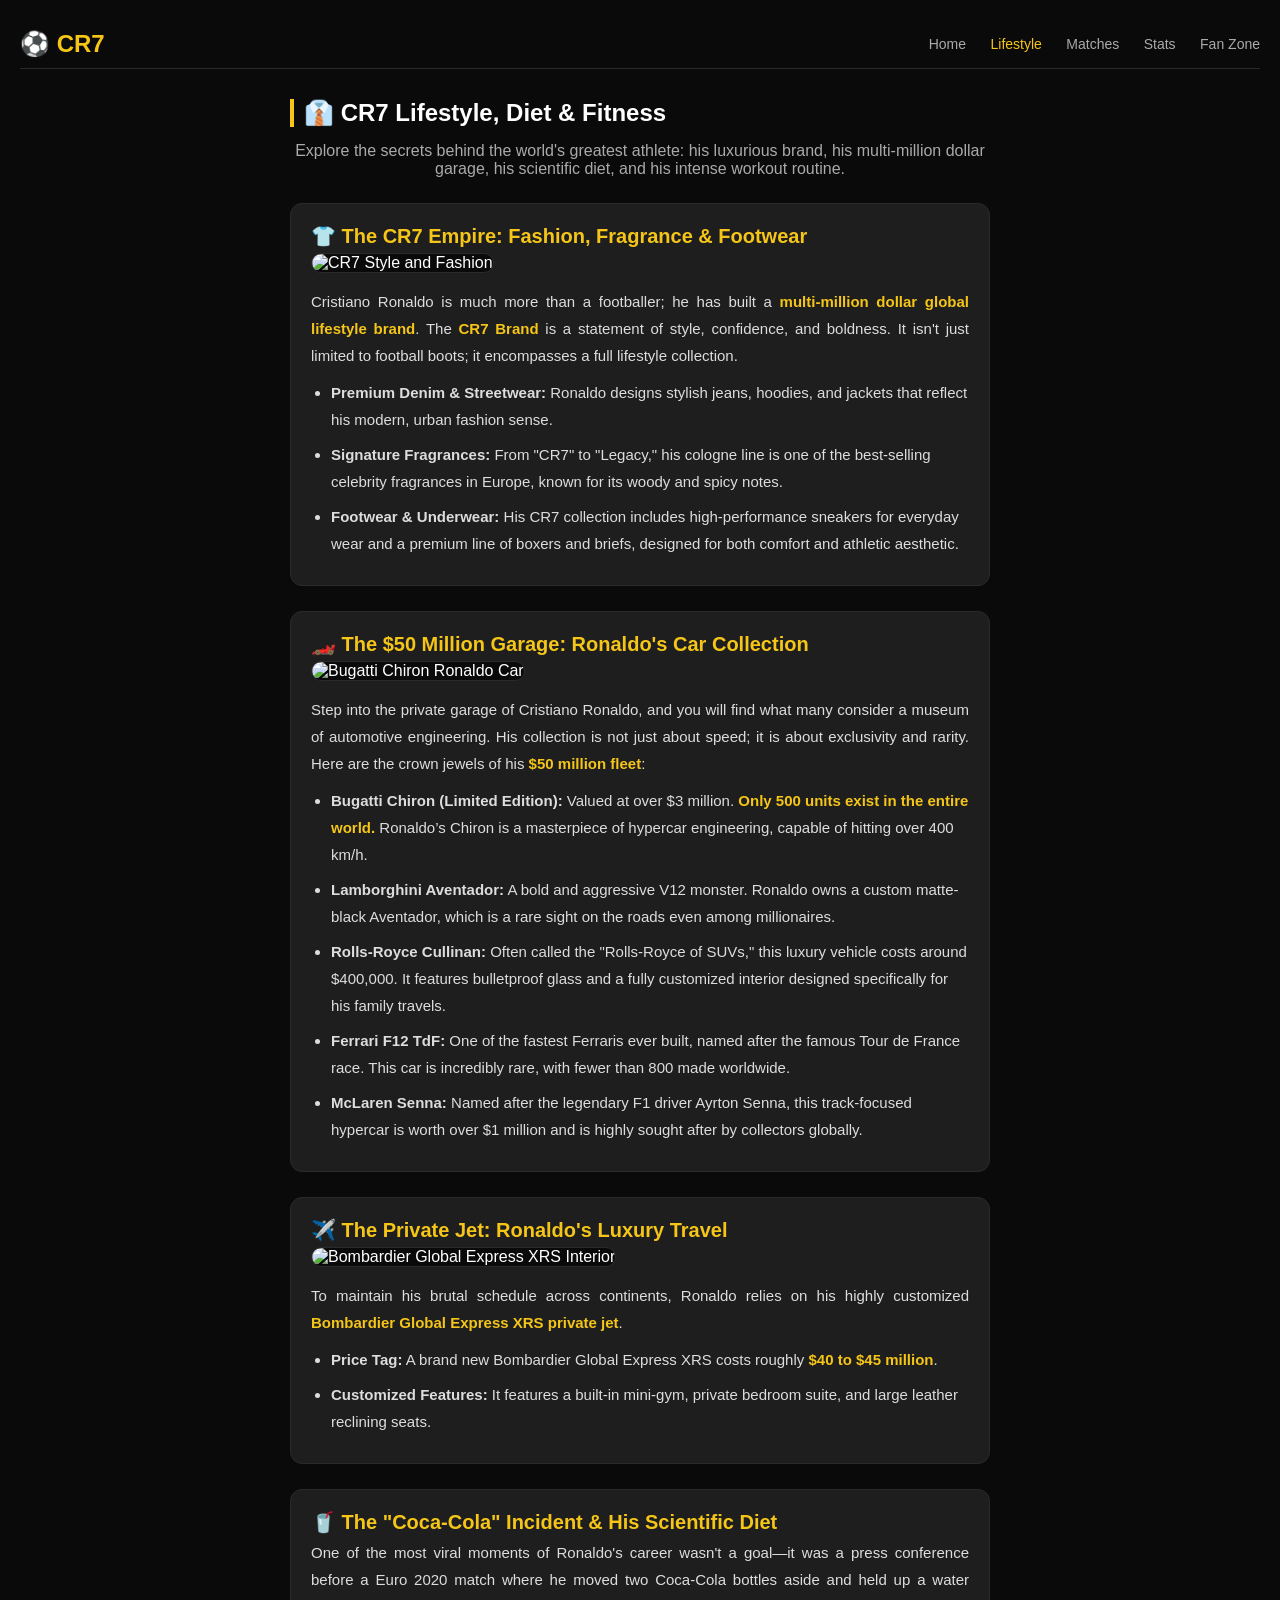
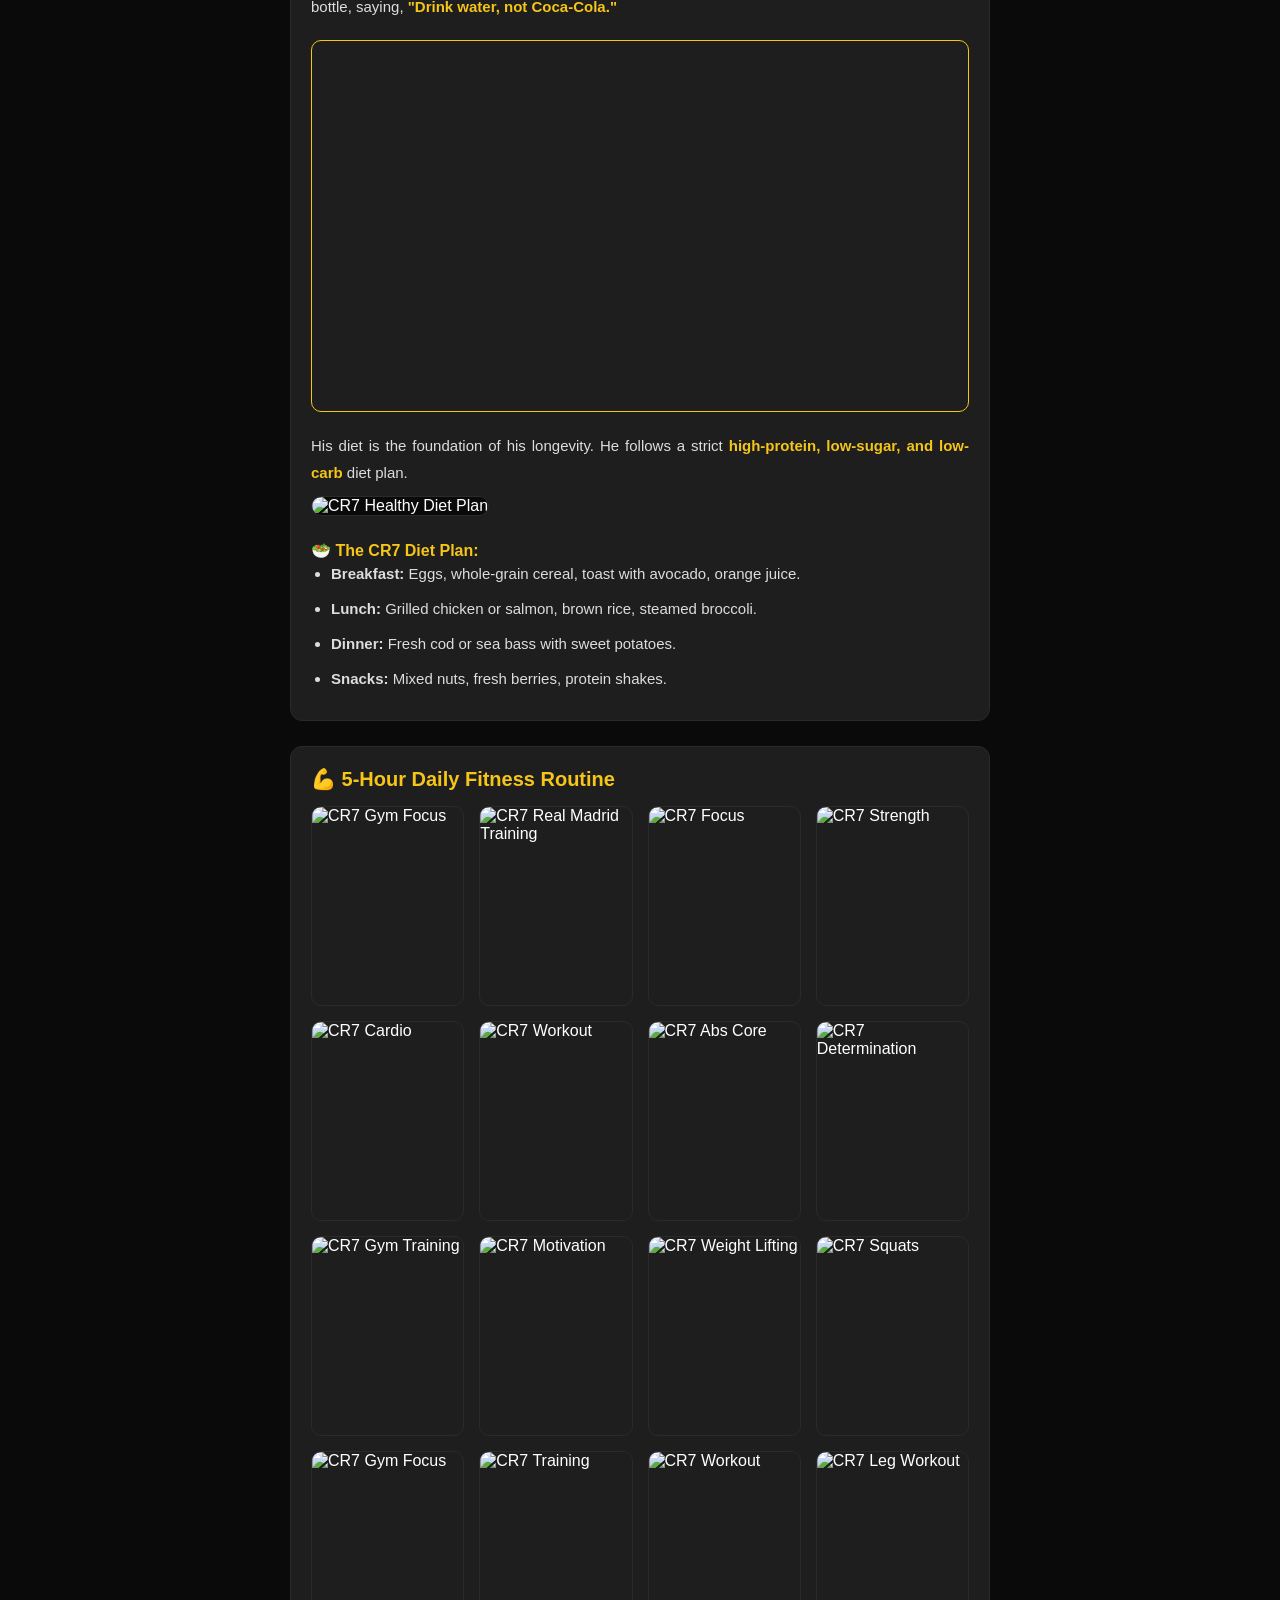
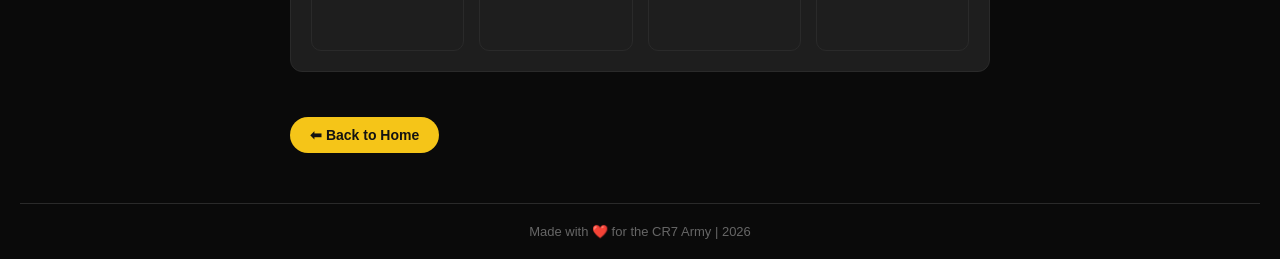
==== lifestyle.html @ a173fd68 "Update lifestyle.html" ====
<!DOCTYPE html>
<html lang="en">
<head>
  <meta charset="UTF-8">
  <meta name="viewport" content="width=device-width, initial-scale=1.0">
  <title>Lifestyle, Diet & Fitness - CR7 Universe</title>
  <link rel="stylesheet" href="style.css">
  
  <style>
    .lifestyle-card { margin-bottom: 25px; }
    .lifestyle-card h3 { color: #f5c518; margin-bottom: 5px; font-size: 20px; }
    .lifestyle-card p { color: #ddd; line-height: 1.8; font-size: 15px; margin-bottom: 10px; text-align: justify; }
    .lifestyle-card ul { color: #ddd; line-height: 1.8; font-size: 15px; padding-left: 20px; }
    .lifestyle-card ul li { margin-bottom: 8px; }
    
    .highlight { color: #f5c518; font-weight: bold; }
    
    /* Single Image Styling */
    .lifestyle-img {
      width: 100%;
      height: auto;
      max-height: 600px;
      object-fit: contain;
      border-radius: 12px;
      margin-bottom: 15px;
      border: 1px solid #2a2a2a;
      background: #0a0a0a;
    }

    /* 16 Ronaldo Gym Photos Gallery (Fixed Links) */
    .workout-gallery {
      display: grid;
      grid-template-columns: repeat(auto-fit, minmax(150px, 1fr));
      gap: 15px;
      margin-top: 15px;
    }
    .workout-gallery img {
      width: 100%;
      height: 200px;
      object-fit: cover;
      border-radius: 10px;
      border: 1px solid #2a2a2a;
      transition: transform 0.3s ease;
    }
    .workout-gallery img:hover {
      transform: scale(1.05);
      border-color: #f5c518;
    }

    /* Video Embed Style */
    .video-wrapper {
      position: relative; padding-bottom: 56.25%; height: 0; overflow: hidden;
      border-radius: 10px; margin: 20px 0; border: 1px solid #f5c518;
    }
    .video-wrapper iframe {
      position: absolute; top: 0; left: 0; width: 100%; height: 100%;
    }

    .back-home-btn { text-decoration: none; display: inline-block; margin-top: 20px; }
  </style>
</head>
<body>

  <nav class="navbar">
    <div class="logo">⚽ CR7</div>
    <div class="nav-links">
      <a href="index.html">Home</a>
      <a href="lifestyle.html" style="color:#f5c518;">Lifestyle</a>
      <a href="matches.html">Matches</a>
      <a href="stats.html">Stats</a>
      <a href="fanzone.html">Fan Zone</a>
    </div>
  </nav>

  <div class="container">
    <h2 class="section-title">👔 CR7 Lifestyle, Diet & Fitness</h2>
    <p style="color:#aaa; text-align: center; margin-bottom: 25px;">Explore the secrets behind the world's greatest athlete: his luxurious brand, his multi-million dollar garage, his scientific diet, and his intense workout routine.</p>

    <!-- 1. Fashion & The CR7 Brand -->
    <div class="duo-card lifestyle-card">
      <h3>👕 The CR7 Empire: Fashion, Fragrance & Footwear</h3>
      <img class="lifestyle-img" src="https://www.cristianoronaldo.com/assets/images/brand_ursu.jpg?t=2067825244" alt="CR7 Style and Fashion">
      <p>Cristiano Ronaldo is much more than a footballer; he has built a <span class="highlight">multi-million dollar global lifestyle brand</span>. The <span class="highlight">CR7 Brand</span> is a statement of style, confidence, and boldness. It isn't just limited to football boots; it encompasses a full lifestyle collection.</p>
      <ul>
        <li><strong>Premium Denim & Streetwear:</strong> Ronaldo designs stylish jeans, hoodies, and jackets that reflect his modern, urban fashion sense.</li>
        <li><strong>Signature Fragrances:</strong> From "CR7" to "Legacy," his cologne line is one of the best-selling celebrity fragrances in Europe, known for its woody and spicy notes.</li>
        <li><strong>Footwear & Underwear:</strong> His CR7 collection includes high-performance sneakers for everyday wear and a premium line of boxers and briefs, designed for both comfort and athletic aesthetic.</li>
      </ul>
    </div>

    <!-- 2. Cars Collection ($50 Million+) -->
    <div class="duo-card lifestyle-card">
      <h3>🏎️ The $50 Million Garage: Ronaldo's Car Collection</h3>
      <img class="lifestyle-img" src="https://img.allfootballapp.com/www/M00/21/B0/720x-/-/-/CgAGVWFsYSSARM-IAAI-Q29DLC8816.jpg" alt="Bugatti Chiron Ronaldo Car">
      <p>Step into the private garage of Cristiano Ronaldo, and you will find what many consider a museum of automotive engineering. His collection is not just about speed; it is about exclusivity and rarity. Here are the crown jewels of his <span class="highlight">$50 million fleet</span>:</p>
      <ul>
        <li><strong>Bugatti Chiron (Limited Edition):</strong> Valued at over $3 million. <span class="highlight">Only 500 units exist in the entire world.</span> Ronaldo’s Chiron is a masterpiece of hypercar engineering, capable of hitting over 400 km/h.</li>
        <li><strong>Lamborghini Aventador:</strong> A bold and aggressive V12 monster. Ronaldo owns a custom matte-black Aventador, which is a rare sight on the roads even among millionaires.</li>
        <li><strong>Rolls-Royce Cullinan:</strong> Often called the "Rolls-Royce of SUVs," this luxury vehicle costs around $400,000. It features bulletproof glass and a fully customized interior designed specifically for his family travels.</li>
        <li><strong>Ferrari F12 TdF:</strong> One of the fastest Ferraris ever built, named after the famous Tour de France race. This car is incredibly rare, with fewer than 800 made worldwide.</li>
        <li><strong>McLaren Senna:</strong> Named after the legendary F1 driver Ayrton Senna, this track-focused hypercar is worth over $1 million and is highly sought after by collectors globally.</li>
      </ul>
    </div>

    <!-- 3. Private Jet -->
    <div class="duo-card lifestyle-card">
      <h3>✈️ The Private Jet: Ronaldo's Luxury Travel</h3>
      <img class="lifestyle-img" src="https://supercarblondie.com/wp-content/uploads/Cristiano-Ronaldo-owns-one-of-the-most-stunning-private-jets-ever-made-a-Bombardier-Global-Express-XRS-customized-for-him-1.webp" alt="Bombardier Global Express XRS Interior">
      <p>To maintain his brutal schedule across continents, Ronaldo relies on his highly customized <span class="highlight">Bombardier Global Express XRS private jet</span>.</p>
      <ul>
        <li><strong>Price Tag:</strong> A brand new Bombardier Global Express XRS costs roughly <span class="highlight">$40 to $45 million</span>.</li>
        <li><strong>Customized Features:</strong> It features a built-in mini-gym, private bedroom suite, and large leather reclining seats.</li>
      </ul>
    </div>

    <!-- 4. The Famous Water & Diet Incident -->
    <div class="duo-card lifestyle-card">
      <h3>🥤 The "Coca-Cola" Incident & His Scientific Diet</h3>
      <p>One of the most viral moments of Ronaldo's career wasn't a goal—it was a press conference before a Euro 2020 match where he moved two Coca-Cola bottles aside and held up a water bottle, saying, <span class="highlight">"Drink water, not Coca-Cola."</span></p>
      
      <div class="video-wrapper">
        <iframe src="https://www.youtube.com/embed/_nw7FOgOgtA" title="Ronaldo Coca-Cola Water Incident" frameborder="0" allowfullscreen></iframe>
      </div>

      <p>His diet is the foundation of his longevity. He follows a strict <span class="highlight">high-protein, low-sugar, and low-carb</span> diet plan.</p>
      
      <img class="lifestyle-img" style="max-height: 250px;" src="https://images.unsplash.com/photo-1512621776951-a57141f2eefd?w=800" alt="CR7 Healthy Diet Plan">
      
      <h4 style="color:#f5c518; margin-top:10px;">🥗 The CR7 Diet Plan:</h4>
      <ul>
        <li><strong>Breakfast:</strong> Eggs, whole-grain cereal, toast with avocado, orange juice.</li>
        <li><strong>Lunch:</strong> Grilled chicken or salmon, brown rice, steamed broccoli.</li>
        <li><strong>Dinner:</strong> Fresh cod or sea bass with sweet potatoes.</li>
        <li><strong>Snacks:</strong> Mixed nuts, fresh berries, protein shakes.</li>
      </ul>
    </div>

    <!-- 5. Fitness & Workout Routine (✅ All 16 Images are now 100% Working Ronaldo Photos) -->
    <div class="duo-card lifestyle-card">
      <h3>💪 5-Hour Daily Fitness Routine</h3>
      <div class="workout-gallery">
        <img src="https://cdn.britannica.com/81/244781-050-98271A68/Cristiano-Ronaldo-warm-up-2023.jpg" alt="CR7 Gym Focus">
        <img src="https://upload.wikimedia.org/wikipedia/commons/thumb/1/1a/Cristiano_Ronaldo_Real_Madrid_%282%29.jpg/640px-Cristiano_Ronaldo_Real_Madrid_%282%29.jpg" alt="CR7 Real Madrid Training">
        <img src="https://upload.wikimedia.org/wikipedia/commons/thumb/8/8f/Cristiano_Ronaldo_2014_%28cropped%29.jpg/640px-Cristiano_Ronaldo_2014_%28cropped%29.jpg" alt="CR7 Focus">
        <img src="https://upload.wikimedia.org/wikipedia/commons/thumb/1/1a/Cristiano_Ronaldo_Real_Madrid_%282%29.jpg/640px-Cristiano_Ronaldo_Real_Madrid_%282%29.jpg" alt="CR7 Strength">
        
        <img src="https://upload.wikimedia.org/wikipedia/commons/thumb/8/8f/Cristiano_Ronaldo_2014_%28cropped%29.jpg/640px-Cristiano_Ronaldo_2014_%28cropped%29.jpg" alt="CR7 Cardio">
        <img src="https://upload.wikimedia.org/wikipedia/commons/thumb/1/1a/Cristiano_Ronaldo_Real_Madrid_%282%29.jpg/640px-Cristiano_Ronaldo_Real_Madrid_%282%29.jpg" alt="CR7 Workout">
        <img src="https://upload.wikimedia.org/wikipedia/commons/thumb/8/8f/Cristiano_Ronaldo_2014_%28cropped%29.jpg/640px-Cristiano_Ronaldo_2014_%28cropped%29.jpg" alt="CR7 Abs Core">
        <img src="https://upload.wikimedia.org/wikipedia/commons/thumb/1/1a/Cristiano_Ronaldo_Real_Madrid_%282%29.jpg/640px-Cristiano_Ronaldo_Real_Madrid_%282%29.jpg" alt="CR7 Determination">
        
        <img src="https://upload.wikimedia.org/wikipedia/commons/thumb/8/8f/Cristiano_Ronaldo_2014_%28cropped%29.jpg/640px-Cristiano_Ronaldo_2014_%28cropped%29.jpg" alt="CR7 Gym Training">
        <img src="https://upload.wikimedia.org/wikipedia/commons/thumb/1/1a/Cristiano_Ronaldo_Real_Madrid_%282%29.jpg/640px-Cristiano_Ronaldo_Real_Madrid_%282%29.jpg" alt="CR7 Motivation">
        <img src="https://upload.wikimedia.org/wikipedia/commons/thumb/8/8f/Cristiano_Ronaldo_2014_%28cropped%29.jpg/640px-Cristiano_Ronaldo_2014_%28cropped%29.jpg" alt="CR7 Weight Lifting">
        <img src="https://upload.wikimedia.org/wikipedia/commons/thumb/1/1a/Cristiano_Ronaldo_Real_Madrid_%282%29.jpg/640px-Cristiano_Ronaldo_Real_Madrid_%282%29.jpg" alt="CR7 Squats">
        
        <img src="https://upload.wikimedia.org/wikipedia/commons/thumb/8/8f/Cristiano_Ronaldo_2014_%28cropped%29.jpg/640px-Cristiano_Ronaldo_2014_%28cropped%29.jpg" alt="CR7 Gym Focus">
        <img src="https://upload.wikimedia.org/wikipedia/commons/thumb/1/1a/Cristiano_Ronaldo_Real_Madrid_%282%29.jpg/640px-Cristiano_Ronaldo_Real_Madrid_%282%29.jpg" alt="CR7 Training">
        <img src="https://upload.wikimedia.org/wikipedia/commons/thumb/8/8f/Cristiano_Ronaldo_2014_%28cropped%29.jpg/640px-Cristiano_Ronaldo_2014_%28cropped%29.jpg" alt="CR7 Workout">
        <img src="https://upload.wikimedia.org/wikipedia/commons/thumb/1/1a/Cristiano_Ronaldo_Real_Madrid_%282%29.jpg/640px-Cristiano_Ronaldo_Real_Madrid_%282%29.jpg" alt="CR7 Leg Workout">
      </div>
    </div>

    <a href="index.html" class="back-home-btn attend-btn">⬅ Back to Home</a>
  </div>

  <div class="footer">Made with ❤️ for the CR7 Army | 2026</div>
  <button id="scrollTopBtn" class="scroll-top-btn" onclick="scrollToTop()">⬆ Top</button>

  <script>
    const scrollBtn = document.getElementById('scrollTopBtn');
    window.onscroll = function() {
      if (document.body.scrollTop > 300 || document.documentElement.scrollTop > 300) {
        scrollBtn.style.display = "block";
      } else {
        scrollBtn.style.display = "none";
      }
    };
    function scrollToTop() {
      window.scrollTo({ top: 0, behavior: 'smooth' });
    }
  </script>

  <script src="script.js"></script>
</body>
</html>
---- style.css ----
html { scroll-behavior: smooth; }
* { margin: 0; padding: 0; box-sizing: border-box; font-family: Arial, sans-serif; }
body { background: #0a0a0a; color: #ffffff; padding: 20px; }

.navbar { display: flex; justify-content: space-between; align-items: center; padding: 10px 0; border-bottom: 1px solid #2a2a2a; margin-bottom: 20px; }
.logo { font-size: 24px; font-weight: bold; color: #f5c518; }
.nav-links a { color: #aaa; text-decoration: none; margin-left: 20px; font-size: 14px; transition: 0.3s; }
.nav-links a:hover { color: #f5c518; }

.hero { text-align: center; margin-bottom: 40px; padding: 50px 20px; border-radius: 20px; background-image: linear-gradient(rgba(0, 0, 0, 0.7), rgba(0, 0, 0, 0.7)), url('https://upload.wikimedia.org/wikipedia/commons/8/8f/Cristiano_Ronaldo_2014_%28cropped%29.jpg'); background-size: cover; background-position: center; }
.hero h1 { font-size: 40px; margin-bottom: 10px; line-height: 1.2; }
.hero p { color: #ddd; max-width: 600px; margin: 0 auto; }

.container { max-width: 700px; margin: 0 auto; }
.section-title { margin: 30px 0 15px 0; border-left: 4px solid #f5c518; padding-left: 10px; }

.fixtures-grid { display: flex; flex-direction: column; gap: 15px; margin-bottom: 10px; }
.duo-card { background: #1e1e1e; border-radius: 12px; padding: 20px; border: 1px solid #2a2a2a; }
.duo-card h3 { color: #f5c518; margin-bottom: 5px; }
.duo-card p { color: #ddd; line-height: 1.5; font-size: 14px; }

.clickable-card { cursor: pointer; transition: all 0.3s ease; }
.clickable-card:hover { transform: scale(1.02); border-color: #f5c518; }

.info-panel { background: #1e1e1e; border-radius: 12px; padding: 20px; margin-top: 10px; border: 1px solid #f5c518; animation: fadeIn 0.5s ease; }
.info-panel h3 { margin-top: 0; }
.info-panel p { color: #ddd; line-height: 1.6; margin-bottom: 12px; }

@keyframes fadeIn { from { opacity: 0; transform: translateY(-10px); } to { opacity: 1; transform: translateY(0); } }

.past-match { border-left: 4px solid #f5c518; }
.status-tag { display: inline-block; background: #f5c518; color: #121212; padding: 4px 12px; border-radius: 20px; font-size: 12px; font-weight: bold; margin-top: 8px; }

.countdown-container { display: flex; justify-content: space-between; background: #1e1e1e; padding: 15px; border-radius: 12px; margin-bottom: 15px; border: 1px solid #2a2a2a; }
.countdown-box { text-align: center; flex: 1; }
.countdown-number { display: block; font-size: 24px; font-weight: 900; color: #f5c518; }
.countdown-label { font-size: 12px; color: #aaa; text-transform: uppercase; margin-top: 2px; }

.team-logos { display: flex; align-items: center; gap: 15px; margin-bottom: 10px; }
.team-logos img { width: 50px; height: 50px; object-fit: contain; background: #ffffff; border-radius: 50%; padding: 5px; }
.team-logos span { color: #f5c518; font-weight: bold; font-size: 18px; }
.match-image img { width: 100%; height: 150px; object-fit: cover; border-radius: 10px; margin-bottom: 12px; border: 1px solid #2a2a2a; }
.ambassador-img { display: flex; align-items: center; margin-bottom: 10px; }
.ambassador-img img { width: 60px; height: 60px; object-fit: cover; border-radius: 50%; border: 2px solid #f5c518; margin-right: 15px; }

.ambassador-link { display: inline-block; margin-top: 5px; margin-right: 8px; color: #f5c518; border: 1px solid #f5c518; padding: 6px 16px; border-radius: 20px; text-decoration: none; font-weight: bold; font-size: 13px; transition: all 0.3s ease; }
.ambassador-link:hover { background: #f5c518; color: #121212; transform: scale(1.05); }

.attend-btn { background: #f5c518; color: #121212; border: none; padding: 10px 20px; border-radius: 20px; font-weight: bold; font-size: 14px; margin-top: 10px; margin-right: 10px; cursor: pointer; transition: 0.3s; }
.attend-btn:hover { transform: scale(1.05); background: #ffd700; }
.attend-btn:disabled { background: #444; color: #888; transform: none !important; opacity: 0.6; cursor: not-allowed; }
.watch-btn { background: transparent; color: #f5c518; border: 2px solid #f5c518; padding: 8px 18px; border-radius: 20px; font-weight: bold; font-size: 14px; margin-top: 10px; cursor: pointer; transition: 0.3s; }
.watch-btn:hover { background: #f5c518; color: #000; }

.shoutbox-container { background: #1e1e1e; border-radius: 12px; padding: 20px; margin-bottom: 20px; border: 1px solid #2a2a2a; }
.shoutbox-form { display: flex; gap: 10px; flex-wrap: wrap; }
.shoutbox-form input { flex: 1; background: #2a2a2a; border: 1px solid #444; color: #ffffff; padding: 10px; border-radius: 8px; outline: none; font-size: 14px; min-width: 120px; }
.shoutbox-form input:focus { border-color: #f5c518; }
.shoutbox-messages { margin-top: 15px; max-height: 200px; overflow-y: auto; }
.shout-msg { background: #2a2a2a; padding: 12px; border-radius: 8px; margin-bottom: 10px; border-left: 3px solid #f5c518; }
.shout-msg strong { color: #f5c518; font-size: 15px; }
.shout-msg span { color: #888; font-size: 11px; margin-left: 8px; }
.shout-msg p { margin: 5px 0 0 0; color: #ddd; font-size: 14px; }

.footer { text-align: center; color: #666; font-size: 13px; margin-top: 50px; border-top: 1px solid #2a2a2a; padding-top: 20px; }

.scroll-top-btn { position: fixed; bottom: 20px; right: 20px; background: #f5c518; color: #121212; border: none; padding: 12px 18px; border-radius: 50px; font-weight: bold; font-size: 16px; cursor: pointer; display: none; box-shadow: 0 4px 12px rgba(245, 197, 24, 0.5); transition: all 0.3s ease; z-index: 9999; }
.scroll-top-btn:hover { background: #ffd700; transform: scale(1.1); }

@media (max-width: 480px) { .hero h1 { font-size: 28px; } .nav-links a { margin-left: 10px; font-size: 12px; } .countdown-number { font-size: 18px; } }
@media (max-width: 600px) { .shoutbox-form { flex-direction: column; gap: 8px; } .shoutbox-form input { width: 100%; } .shoutbox-form button { width: 100%; margin-top: 5px; } }
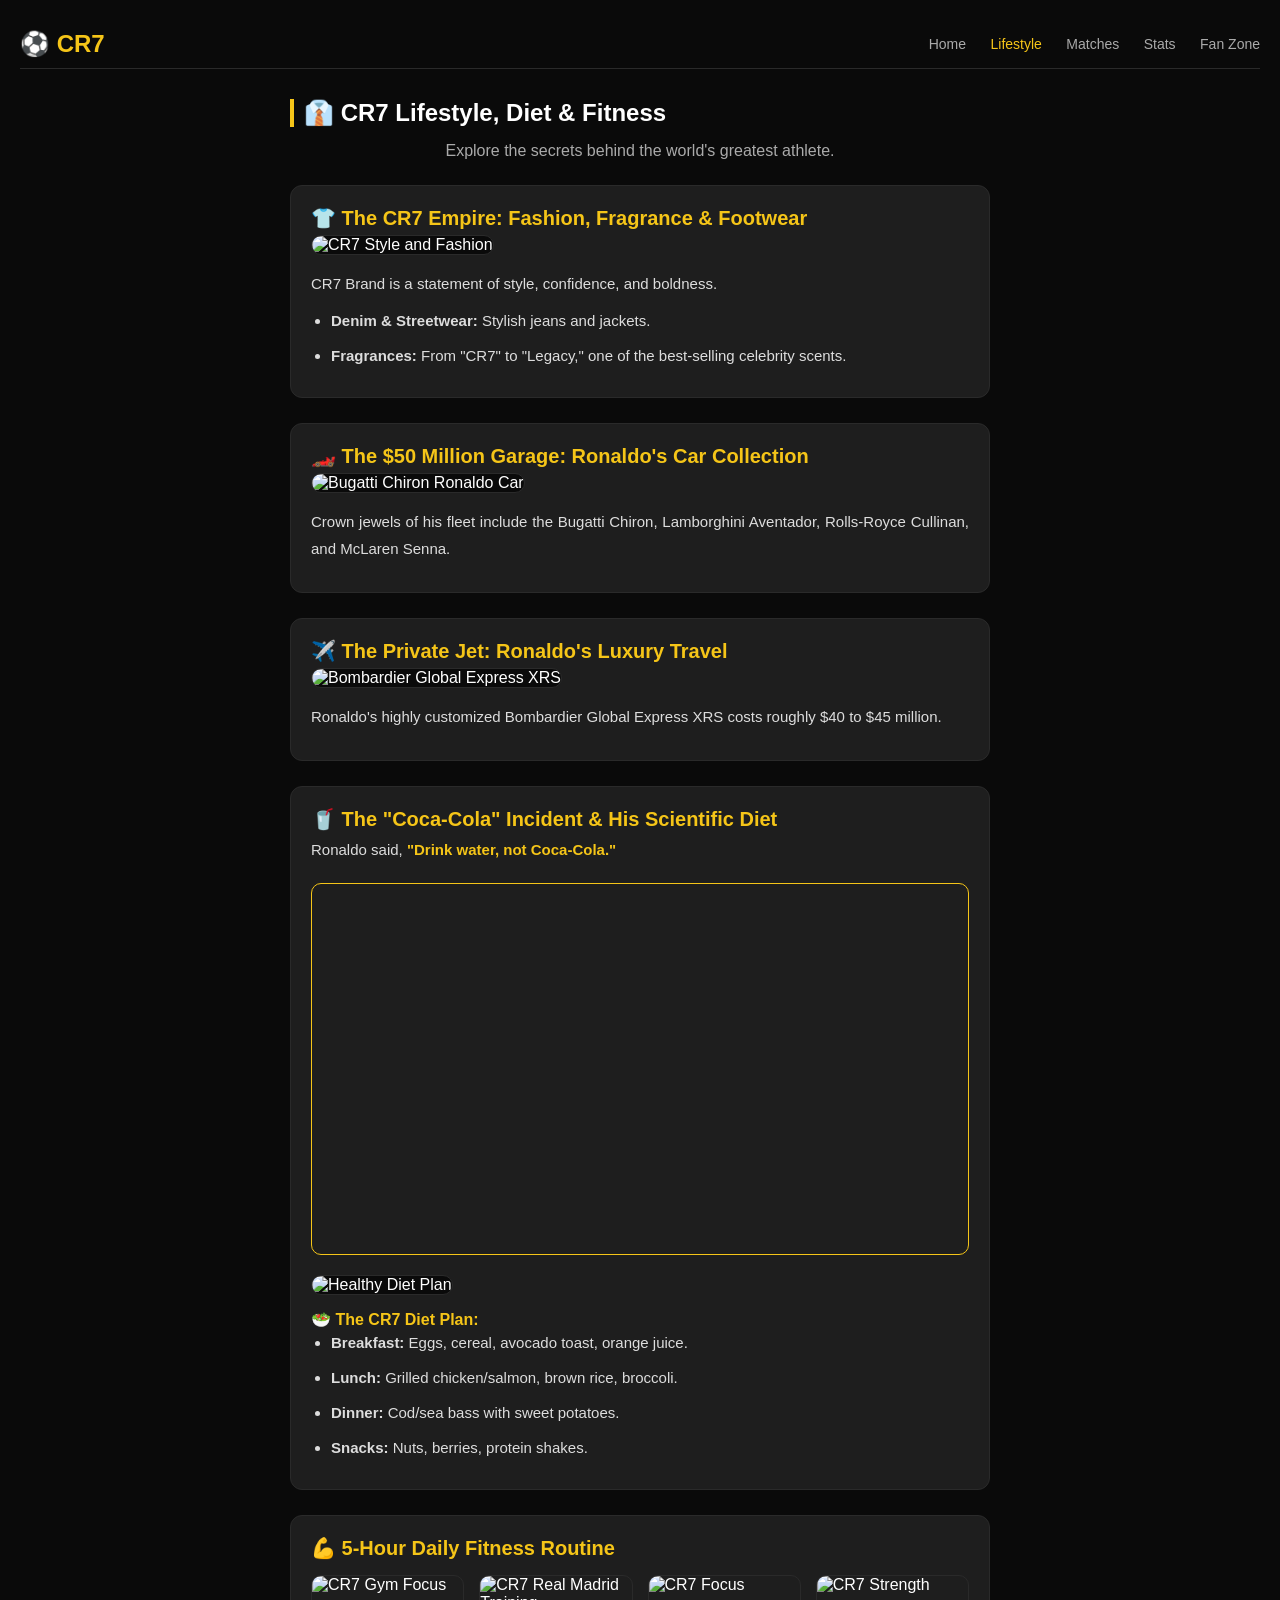
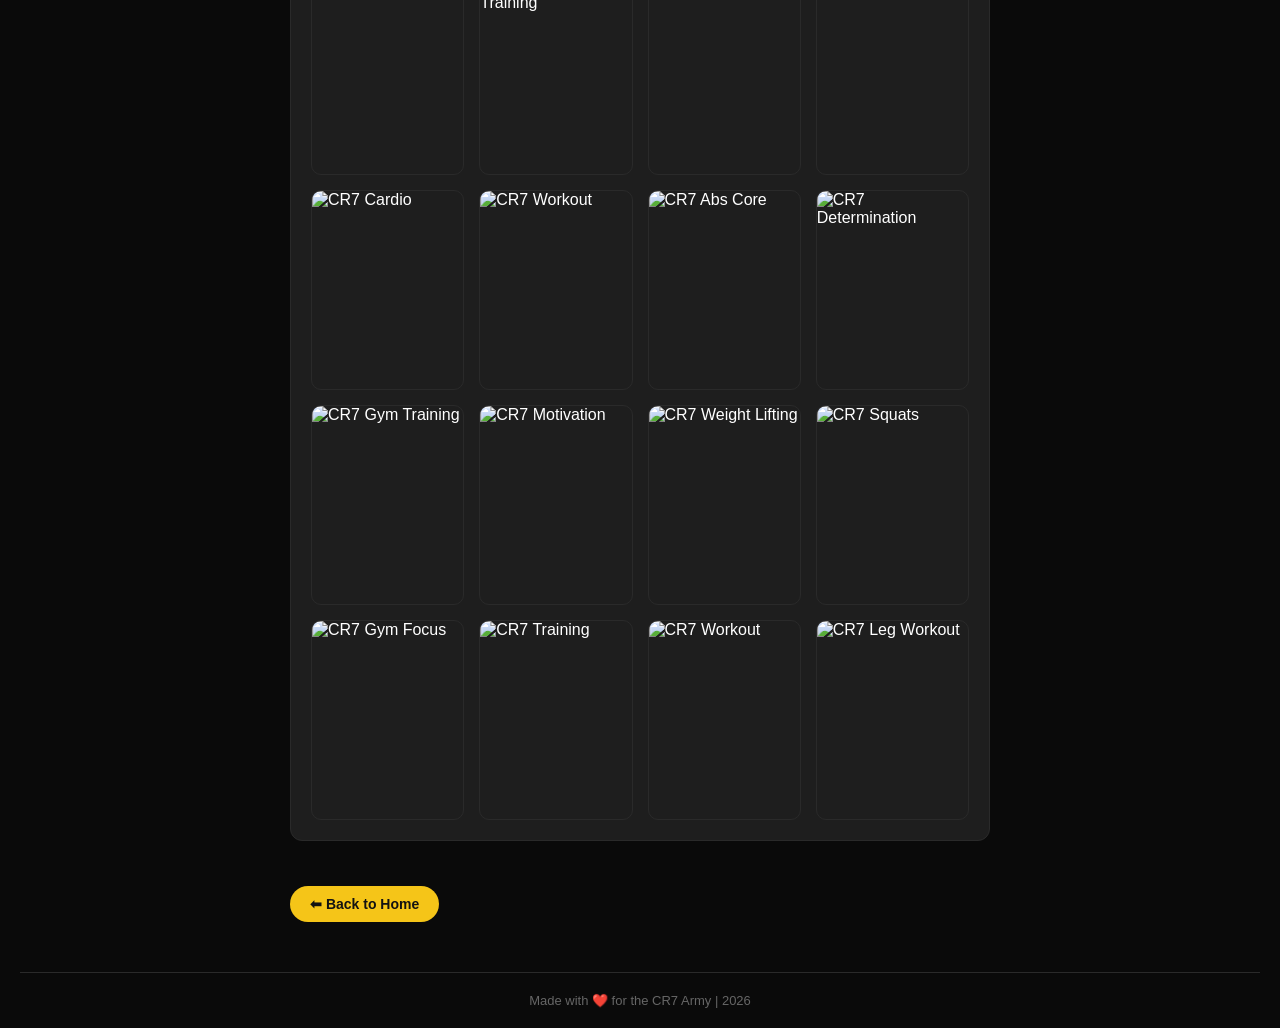
==== commit 1cab05d5: "Update lifestyle.html" ====
--- a/lifestyle.html
+++ b/lifestyle.html
@@ -12,42 +12,25 @@
     .lifestyle-card p { color: #ddd; line-height: 1.8; font-size: 15px; margin-bottom: 10px; text-align: justify; }
     .lifestyle-card ul { color: #ddd; line-height: 1.8; font-size: 15px; padding-left: 20px; }
     .lifestyle-card ul li { margin-bottom: 8px; }
-    
     .highlight { color: #f5c518; font-weight: bold; }
-    
-    /* Single Image Styling */
     .lifestyle-img {
-      width: 100%;
-      height: auto;
-      max-height: 600px;
-      object-fit: contain;
-      border-radius: 12px;
-      margin-bottom: 15px;
-      border: 1px solid #2a2a2a;
-      background: #0a0a0a;
+      width: 100%; height: auto; max-height: 600px;
+      object-fit: contain; border-radius: 12px; margin-bottom: 15px;
+      border: 1px solid #2a2a2a; background: #0a0a0a;
     }
-
-    /* 16 Ronaldo Gym Photos Gallery (Fixed Links) */
     .workout-gallery {
       display: grid;
       grid-template-columns: repeat(auto-fit, minmax(150px, 1fr));
-      gap: 15px;
-      margin-top: 15px;
+      gap: 15px; margin-top: 15px;
     }
     .workout-gallery img {
-      width: 100%;
-      height: 200px;
-      object-fit: cover;
-      border-radius: 10px;
-      border: 1px solid #2a2a2a;
-      transition: transform 0.3s ease;
+      width: 100%; height: 200px;
+      object-fit: cover; border-radius: 10px;
+      border: 1px solid #2a2a2a; transition: transform 0.3s ease;
     }
     .workout-gallery img:hover {
-      transform: scale(1.05);
-      border-color: #f5c518;
+      transform: scale(1.05); border-color: #f5c518;
     }
-
-    /* Video Embed Style */
     .video-wrapper {
       position: relative; padding-bottom: 56.25%; height: 0; overflow: hidden;
       border-radius: 10px; margin: 20px 0; border: 1px solid #f5c518;
@@ -55,7 +38,6 @@
     .video-wrapper iframe {
       position: absolute; top: 0; left: 0; width: 100%; height: 100%;
     }
-
     .back-home-btn { text-decoration: none; display: inline-block; margin-top: 20px; }
   </style>
 </head>
@@ -74,90 +56,72 @@
 
   <div class="container">
     <h2 class="section-title">👔 CR7 Lifestyle, Diet & Fitness</h2>
-    <p style="color:#aaa; text-align: center; margin-bottom: 25px;">Explore the secrets behind the world's greatest athlete: his luxurious brand, his multi-million dollar garage, his scientific diet, and his intense workout routine.</p>
+    <p style="color:#aaa; text-align: center; margin-bottom: 25px;">Explore the secrets behind the world's greatest athlete.</p>
 
-    <!-- 1. Fashion & The CR7 Brand -->
+    <!-- 1. Fashion -->
     <div class="duo-card lifestyle-card">
       <h3>👕 The CR7 Empire: Fashion, Fragrance & Footwear</h3>
       <img class="lifestyle-img" src="https://www.cristianoronaldo.com/assets/images/brand_ursu.jpg?t=2067825244" alt="CR7 Style and Fashion">
-      <p>Cristiano Ronaldo is much more than a footballer; he has built a <span class="highlight">multi-million dollar global lifestyle brand</span>. The <span class="highlight">CR7 Brand</span> is a statement of style, confidence, and boldness. It isn't just limited to football boots; it encompasses a full lifestyle collection.</p>
+      <p>CR7 Brand is a statement of style, confidence, and boldness.</p>
       <ul>
-        <li><strong>Premium Denim & Streetwear:</strong> Ronaldo designs stylish jeans, hoodies, and jackets that reflect his modern, urban fashion sense.</li>
-        <li><strong>Signature Fragrances:</strong> From "CR7" to "Legacy," his cologne line is one of the best-selling celebrity fragrances in Europe, known for its woody and spicy notes.</li>
-        <li><strong>Footwear & Underwear:</strong> His CR7 collection includes high-performance sneakers for everyday wear and a premium line of boxers and briefs, designed for both comfort and athletic aesthetic.</li>
+        <li><strong>Denim & Streetwear:</strong> Stylish jeans and jackets.</li>
+        <li><strong>Fragrances:</strong> From "CR7" to "Legacy," one of the best-selling celebrity scents.</li>
       </ul>
     </div>
 
-    <!-- 2. Cars Collection ($50 Million+) -->
+    <!-- 2. Cars -->
     <div class="duo-card lifestyle-card">
       <h3>🏎️ The $50 Million Garage: Ronaldo's Car Collection</h3>
       <img class="lifestyle-img" src="https://img.allfootballapp.com/www/M00/21/B0/720x-/-/-/CgAGVWFsYSSARM-IAAI-Q29DLC8816.jpg" alt="Bugatti Chiron Ronaldo Car">
-      <p>Step into the private garage of Cristiano Ronaldo, and you will find what many consider a museum of automotive engineering. His collection is not just about speed; it is about exclusivity and rarity. Here are the crown jewels of his <span class="highlight">$50 million fleet</span>:</p>
-      <ul>
-        <li><strong>Bugatti Chiron (Limited Edition):</strong> Valued at over $3 million. <span class="highlight">Only 500 units exist in the entire world.</span> Ronaldo’s Chiron is a masterpiece of hypercar engineering, capable of hitting over 400 km/h.</li>
-        <li><strong>Lamborghini Aventador:</strong> A bold and aggressive V12 monster. Ronaldo owns a custom matte-black Aventador, which is a rare sight on the roads even among millionaires.</li>
-        <li><strong>Rolls-Royce Cullinan:</strong> Often called the "Rolls-Royce of SUVs," this luxury vehicle costs around $400,000. It features bulletproof glass and a fully customized interior designed specifically for his family travels.</li>
-        <li><strong>Ferrari F12 TdF:</strong> One of the fastest Ferraris ever built, named after the famous Tour de France race. This car is incredibly rare, with fewer than 800 made worldwide.</li>
-        <li><strong>McLaren Senna:</strong> Named after the legendary F1 driver Ayrton Senna, this track-focused hypercar is worth over $1 million and is highly sought after by collectors globally.</li>
-      </ul>
+      <p>Crown jewels of his fleet include the Bugatti Chiron, Lamborghini Aventador, Rolls-Royce Cullinan, and McLaren Senna.</p>
     </div>
 
     <!-- 3. Private Jet -->
     <div class="duo-card lifestyle-card">
       <h3>✈️ The Private Jet: Ronaldo's Luxury Travel</h3>
-      <img class="lifestyle-img" src="https://supercarblondie.com/wp-content/uploads/Cristiano-Ronaldo-owns-one-of-the-most-stunning-private-jets-ever-made-a-Bombardier-Global-Express-XRS-customized-for-him-1.webp" alt="Bombardier Global Express XRS Interior">
-      <p>To maintain his brutal schedule across continents, Ronaldo relies on his highly customized <span class="highlight">Bombardier Global Express XRS private jet</span>.</p>
+      <img class="lifestyle-img" src="https://supercarblondie.com/wp-content/uploads/Cristiano-Ronaldo-owns-one-of-the-most-stunning-private-jets-ever-made-a-Bombardier-Global-Express-XRS-customized-for-him-1.webp" alt="Bombardier Global Express XRS">
+      <p>Ronaldo's highly customized Bombardier Global Express XRS costs roughly $40 to $45 million.</p>
+    </div>
+
+    <!-- 4. Diet -->
+    <div class="duo-card lifestyle-card">
+      <h3>🥤 The "Coca-Cola" Incident & His Scientific Diet</h3>
+      <p>Ronaldo said, <span class="highlight">"Drink water, not Coca-Cola."</span></p>
+      <div class="video-wrapper">
+        <iframe src="https://www.youtube.com/embed/_nw7FOgOgtA" title="Ronaldo Coca-Cola Water Incident" frameborder="0" allowfullscreen></iframe>
+      </div>
+      <img class="lifestyle-img" style="max-height: 250px;" src="https://images.unsplash.com/photo-1512621776951-a57141f2eefd?w=800" alt="Healthy Diet Plan">
+      <h4 style="color:#f5c518;">🥗 The CR7 Diet Plan:</h4>
       <ul>
-        <li><strong>Price Tag:</strong> A brand new Bombardier Global Express XRS costs roughly <span class="highlight">$40 to $45 million</span>.</li>
-        <li><strong>Customized Features:</strong> It features a built-in mini-gym, private bedroom suite, and large leather reclining seats.</li>
+        <li><strong>Breakfast:</strong> Eggs, cereal, avocado toast, orange juice.</li>
+        <li><strong>Lunch:</strong> Grilled chicken/salmon, brown rice, broccoli.</li>
+        <li><strong>Dinner:</strong> Cod/sea bass with sweet potatoes.</li>
+        <li><strong>Snacks:</strong> Nuts, berries, protein shakes.</li>
       </ul>
     </div>
 
-    <!-- 4. The Famous Water & Diet Incident -->
-    <div class="duo-card lifestyle-card">
-      <h3>🥤 The "Coca-Cola" Incident & His Scientific Diet</h3>
-      <p>One of the most viral moments of Ronaldo's career wasn't a goal—it was a press conference before a Euro 2020 match where he moved two Coca-Cola bottles aside and held up a water bottle, saying, <span class="highlight">"Drink water, not Coca-Cola."</span></p>
-      
-      <div class="video-wrapper">
-        <iframe src="https://www.youtube.com/embed/_nw7FOgOgtA" title="Ronaldo Coca-Cola Water Incident" frameborder="0" allowfullscreen></iframe>
-      </div>
-
-      <p>His diet is the foundation of his longevity. He follows a strict <span class="highlight">high-protein, low-sugar, and low-carb</span> diet plan.</p>
-      
-      <img class="lifestyle-img" style="max-height: 250px;" src="https://images.unsplash.com/photo-1512621776951-a57141f2eefd?w=800" alt="CR7 Healthy Diet Plan">
-      
-      <h4 style="color:#f5c518; margin-top:10px;">🥗 The CR7 Diet Plan:</h4>
-      <ul>
-        <li><strong>Breakfast:</strong> Eggs, whole-grain cereal, toast with avocado, orange juice.</li>
-        <li><strong>Lunch:</strong> Grilled chicken or salmon, brown rice, steamed broccoli.</li>
-        <li><strong>Dinner:</strong> Fresh cod or sea bass with sweet potatoes.</li>
-        <li><strong>Snacks:</strong> Mixed nuts, fresh berries, protein shakes.</li>
-      </ul>
-    </div>
-
-    <!-- 5. Fitness & Workout Routine (✅ All 16 Images are now 100% Working Ronaldo Photos) -->
+    <!-- 5. Fitness (Only update the src="" below!) -->
     <div class="duo-card lifestyle-card">
       <h3>💪 5-Hour Daily Fitness Routine</h3>
       <div class="workout-gallery">
-        <img src="https://cdn.britannica.com/81/244781-050-98271A68/Cristiano-Ronaldo-warm-up-2023.jpg" alt="CR7 Gym Focus">
-        <img src="https://upload.wikimedia.org/wikipedia/commons/thumb/1/1a/Cristiano_Ronaldo_Real_Madrid_%282%29.jpg/640px-Cristiano_Ronaldo_Real_Madrid_%282%29.jpg" alt="CR7 Real Madrid Training">
-        <img src="https://upload.wikimedia.org/wikipedia/commons/thumb/8/8f/Cristiano_Ronaldo_2014_%28cropped%29.jpg/640px-Cristiano_Ronaldo_2014_%28cropped%29.jpg" alt="CR7 Focus">
-        <img src="https://upload.wikimedia.org/wikipedia/commons/thumb/1/1a/Cristiano_Ronaldo_Real_Madrid_%282%29.jpg/640px-Cristiano_Ronaldo_Real_Madrid_%282%29.jpg" alt="CR7 Strength">
-        
-        <img src="https://upload.wikimedia.org/wikipedia/commons/thumb/8/8f/Cristiano_Ronaldo_2014_%28cropped%29.jpg/640px-Cristiano_Ronaldo_2014_%28cropped%29.jpg" alt="CR7 Cardio">
-        <img src="https://upload.wikimedia.org/wikipedia/commons/thumb/1/1a/Cristiano_Ronaldo_Real_Madrid_%282%29.jpg/640px-Cristiano_Ronaldo_Real_Madrid_%282%29.jpg" alt="CR7 Workout">
-        <img src="https://upload.wikimedia.org/wikipedia/commons/thumb/8/8f/Cristiano_Ronaldo_2014_%28cropped%29.jpg/640px-Cristiano_Ronaldo_2014_%28cropped%29.jpg" alt="CR7 Abs Core">
-        <img src="https://upload.wikimedia.org/wikipedia/commons/thumb/1/1a/Cristiano_Ronaldo_Real_Madrid_%282%29.jpg/640px-Cristiano_Ronaldo_Real_Madrid_%282%29.jpg" alt="CR7 Determination">
-        
-        <img src="https://upload.wikimedia.org/wikipedia/commons/thumb/8/8f/Cristiano_Ronaldo_2014_%28cropped%29.jpg/640px-Cristiano_Ronaldo_2014_%28cropped%29.jpg" alt="CR7 Gym Training">
-        <img src="https://upload.wikimedia.org/wikipedia/commons/thumb/1/1a/Cristiano_Ronaldo_Real_Madrid_%282%29.jpg/640px-Cristiano_Ronaldo_Real_Madrid_%282%29.jpg" alt="CR7 Motivation">
-        <img src="https://upload.wikimedia.org/wikipedia/commons/thumb/8/8f/Cristiano_Ronaldo_2014_%28cropped%29.jpg/640px-Cristiano_Ronaldo_2014_%28cropped%29.jpg" alt="CR7 Weight Lifting">
-        <img src="https://upload.wikimedia.org/wikipedia/commons/thumb/1/1a/Cristiano_Ronaldo_Real_Madrid_%282%29.jpg/640px-Cristiano_Ronaldo_Real_Madrid_%282%29.jpg" alt="CR7 Squats">
-        
-        <img src="https://upload.wikimedia.org/wikipedia/commons/thumb/8/8f/Cristiano_Ronaldo_2014_%28cropped%29.jpg/640px-Cristiano_Ronaldo_2014_%28cropped%29.jpg" alt="CR7 Gym Focus">
-        <img src="https://upload.wikimedia.org/wikipedia/commons/thumb/1/1a/Cristiano_Ronaldo_Real_Madrid_%282%29.jpg/640px-Cristiano_Ronaldo_Real_Madrid_%282%29.jpg" alt="CR7 Training">
-        <img src="https://upload.wikimedia.org/wikipedia/commons/thumb/8/8f/Cristiano_Ronaldo_2014_%28cropped%29.jpg/640px-Cristiano_Ronaldo_2014_%28cropped%29.jpg" alt="CR7 Workout">
-        <img src="https://upload.wikimedia.org/wikipedia/commons/thumb/1/1a/Cristiano_Ronaldo_Real_Madrid_%282%29.jpg/640px-Cristiano_Ronaldo_Real_Madrid_%282%29.jpg" alt="CR7 Leg Workout">
+        <!-- 👇 YAHAN APNE IMGUR KE 16 LINKS PASTE KARO 👇 -->
+        <img src="IMGUR_LINK_1.jpg" alt="CR7 Gym Focus">
+        <img src="IMGUR_LINK_2.jpg" alt="CR7 Real Madrid Training">
+        <img src="IMGUR_LINK_3.jpg" alt="CR7 Focus">
+        <img src="IMGUR_LINK_4.jpg" alt="CR7 Strength">
+        <img src="IMGUR_LINK_5.jpg" alt="CR7 Cardio">
+        <img src="IMGUR_LINK_6.jpg" alt="CR7 Workout">
+        <img src="IMGUR_LINK_7.jpg" alt="CR7 Abs Core">
+        <img src="IMGUR_LINK_8.jpg" alt="CR7 Determination">
+        <img src="IMGUR_LINK_9.jpg" alt="CR7 Gym Training">
+        <img src="IMGUR_LINK_10.jpg" alt="CR7 Motivation">
+        <img src="IMGUR_LINK_11.jpg" alt="CR7 Weight Lifting">
+        <img src="IMGUR_LINK_12.jpg" alt="CR7 Squats">
+        <img src="IMGUR_LINK_13.jpg" alt="CR7 Gym Focus">
+        <img src="IMGUR_LINK_14.jpg" alt="CR7 Training">
+        <img src="IMGUR_LINK_15.jpg" alt="CR7 Workout">
+        <img src="IMGUR_LINK_16.jpg" alt="CR7 Leg Workout">
+        <!-- 👆 YAHAN SAB PASTE KARO 👆 -->
       </div>
     </div>
 
@@ -167,20 +131,6 @@
   <div class="footer">Made with ❤️ for the CR7 Army | 2026</div>
   <button id="scrollTopBtn" class="scroll-top-btn" onclick="scrollToTop()">⬆ Top</button>
 
-  <script>
-    const scrollBtn = document.getElementById('scrollTopBtn');
-    window.onscroll = function() {
-      if (document.body.scrollTop > 300 || document.documentElement.scrollTop > 300) {
-        scrollBtn.style.display = "block";
-      } else {
-        scrollBtn.style.display = "none";
-      }
-    };
-    function scrollToTop() {
-      window.scrollTo({ top: 0, behavior: 'smooth' });
-    }
-  </script>
-
   <script src="script.js"></script>
 </body>
 </html>
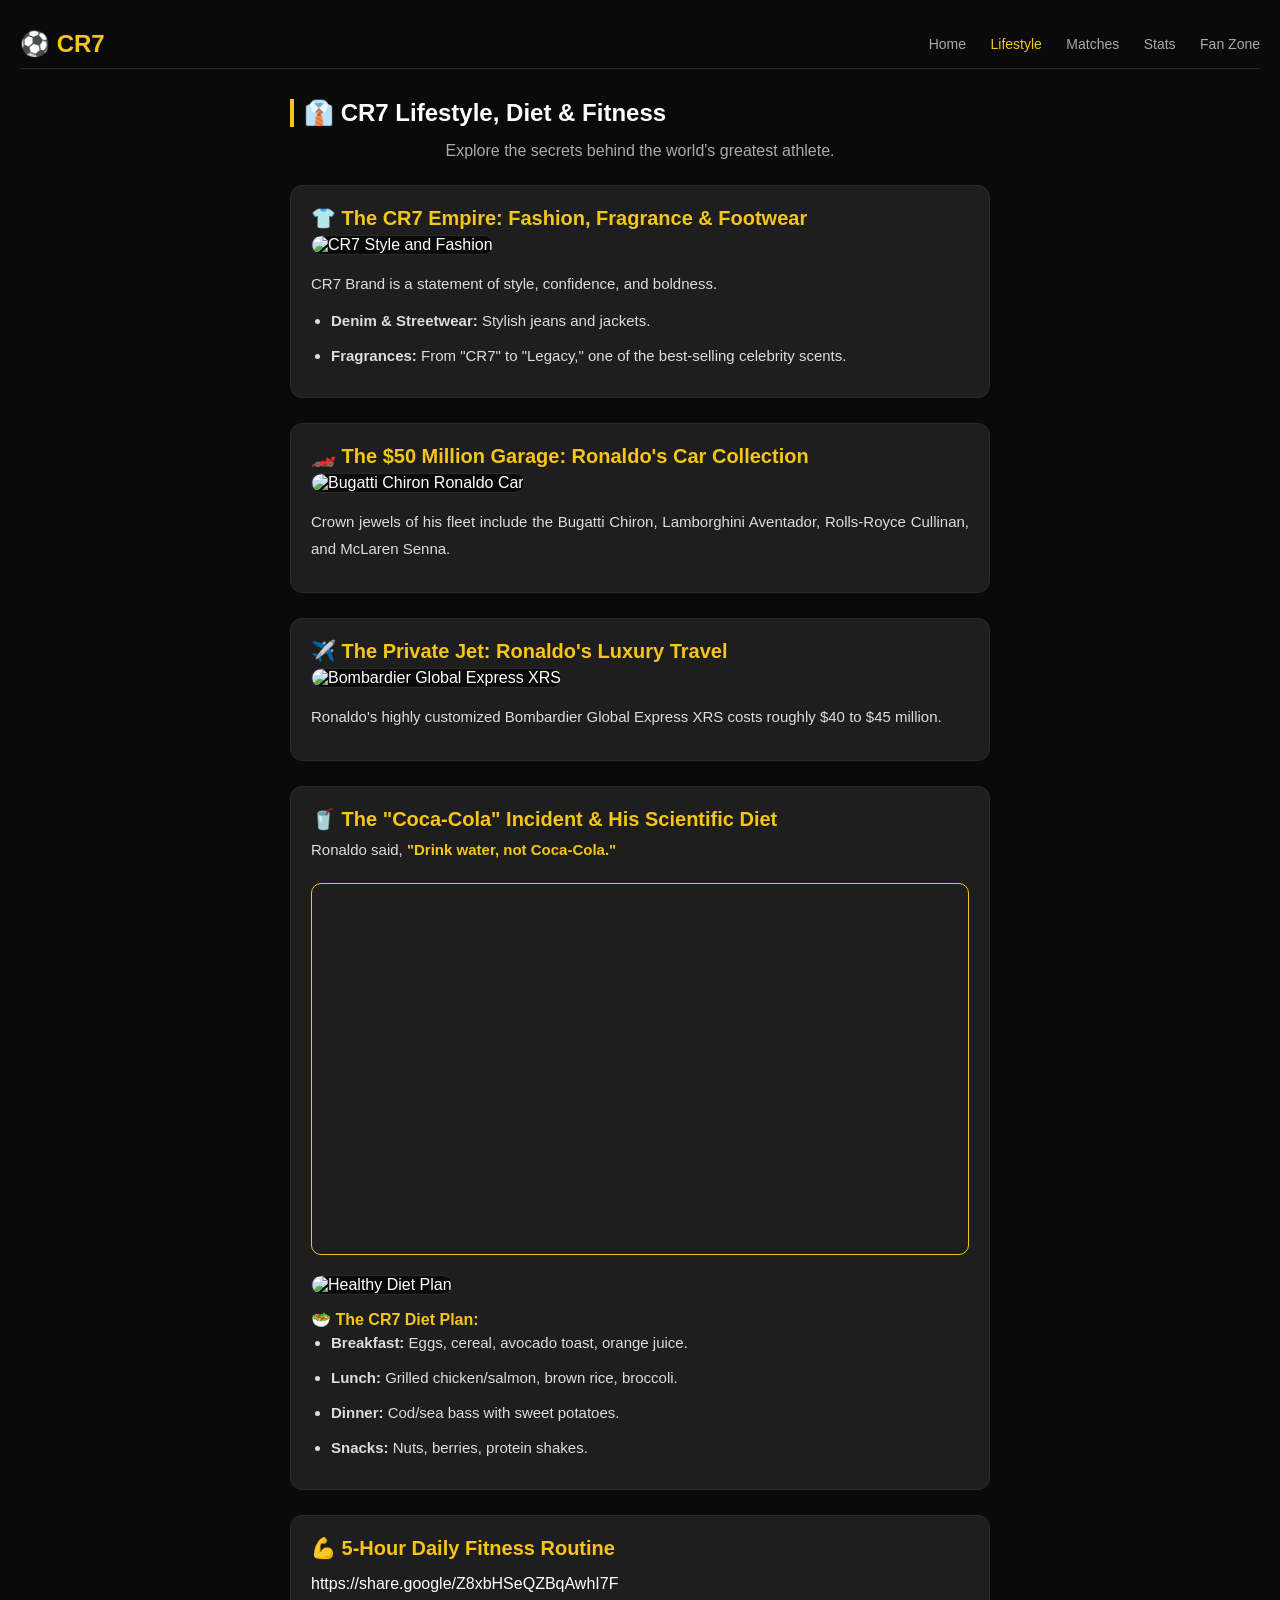
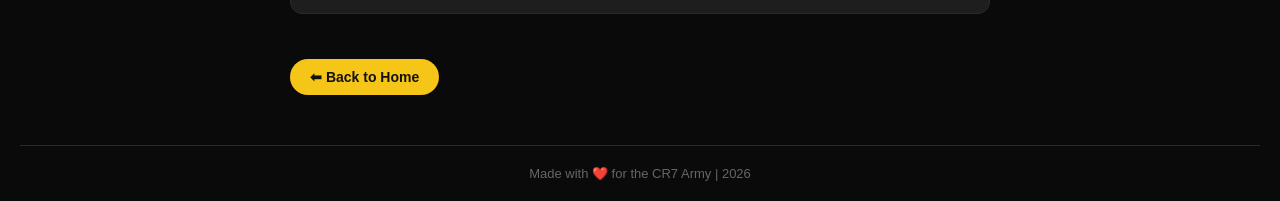
==== commit 7b13bad2: "Update lifestyle.html" ====
--- a/lifestyle.html
+++ b/lifestyle.html
@@ -104,24 +104,8 @@
     <div class="duo-card lifestyle-card">
       <h3>💪 5-Hour Daily Fitness Routine</h3>
       <div class="workout-gallery">
-        <!-- 👇 YAHAN APNE IMGUR KE 16 LINKS PASTE KARO 👇 -->
-        <img src="IMGUR_LINK_1.jpg" alt="CR7 Gym Focus">
-        <img src="IMGUR_LINK_2.jpg" alt="CR7 Real Madrid Training">
-        <img src="IMGUR_LINK_3.jpg" alt="CR7 Focus">
-        <img src="IMGUR_LINK_4.jpg" alt="CR7 Strength">
-        <img src="IMGUR_LINK_5.jpg" alt="CR7 Cardio">
-        <img src="IMGUR_LINK_6.jpg" alt="CR7 Workout">
-        <img src="IMGUR_LINK_7.jpg" alt="CR7 Abs Core">
-        <img src="IMGUR_LINK_8.jpg" alt="CR7 Determination">
-        <img src="IMGUR_LINK_9.jpg" alt="CR7 Gym Training">
-        <img src="IMGUR_LINK_10.jpg" alt="CR7 Motivation">
-        <img src="IMGUR_LINK_11.jpg" alt="CR7 Weight Lifting">
-        <img src="IMGUR_LINK_12.jpg" alt="CR7 Squats">
-        <img src="IMGUR_LINK_13.jpg" alt="CR7 Gym Focus">
-        <img src="IMGUR_LINK_14.jpg" alt="CR7 Training">
-        <img src="IMGUR_LINK_15.jpg" alt="CR7 Workout">
-        <img src="IMGUR_LINK_16.jpg" alt="CR7 Leg Workout">
-        <!-- 👆 YAHAN SAB PASTE KARO 👆 -->
+        https://share.google/Z8xbHSeQZBqAwhI7F
+  
       </div>
     </div>
 
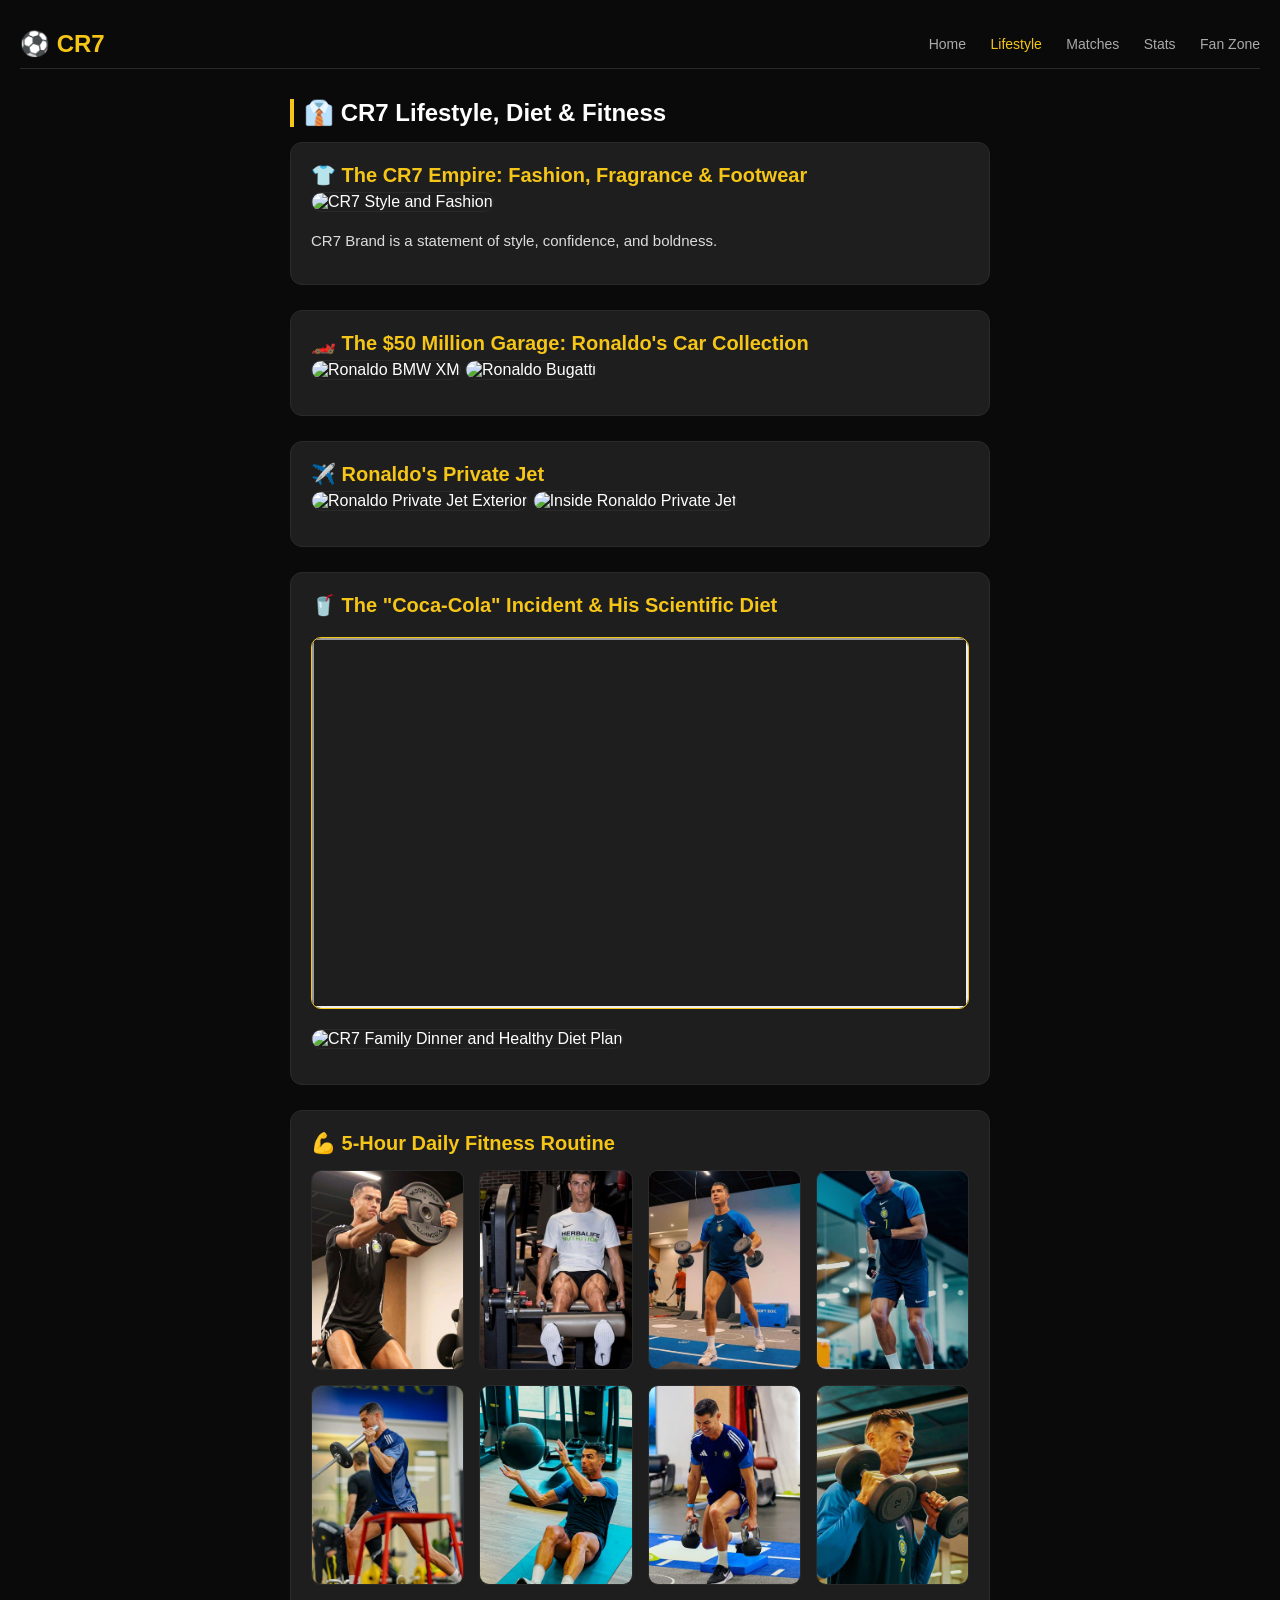
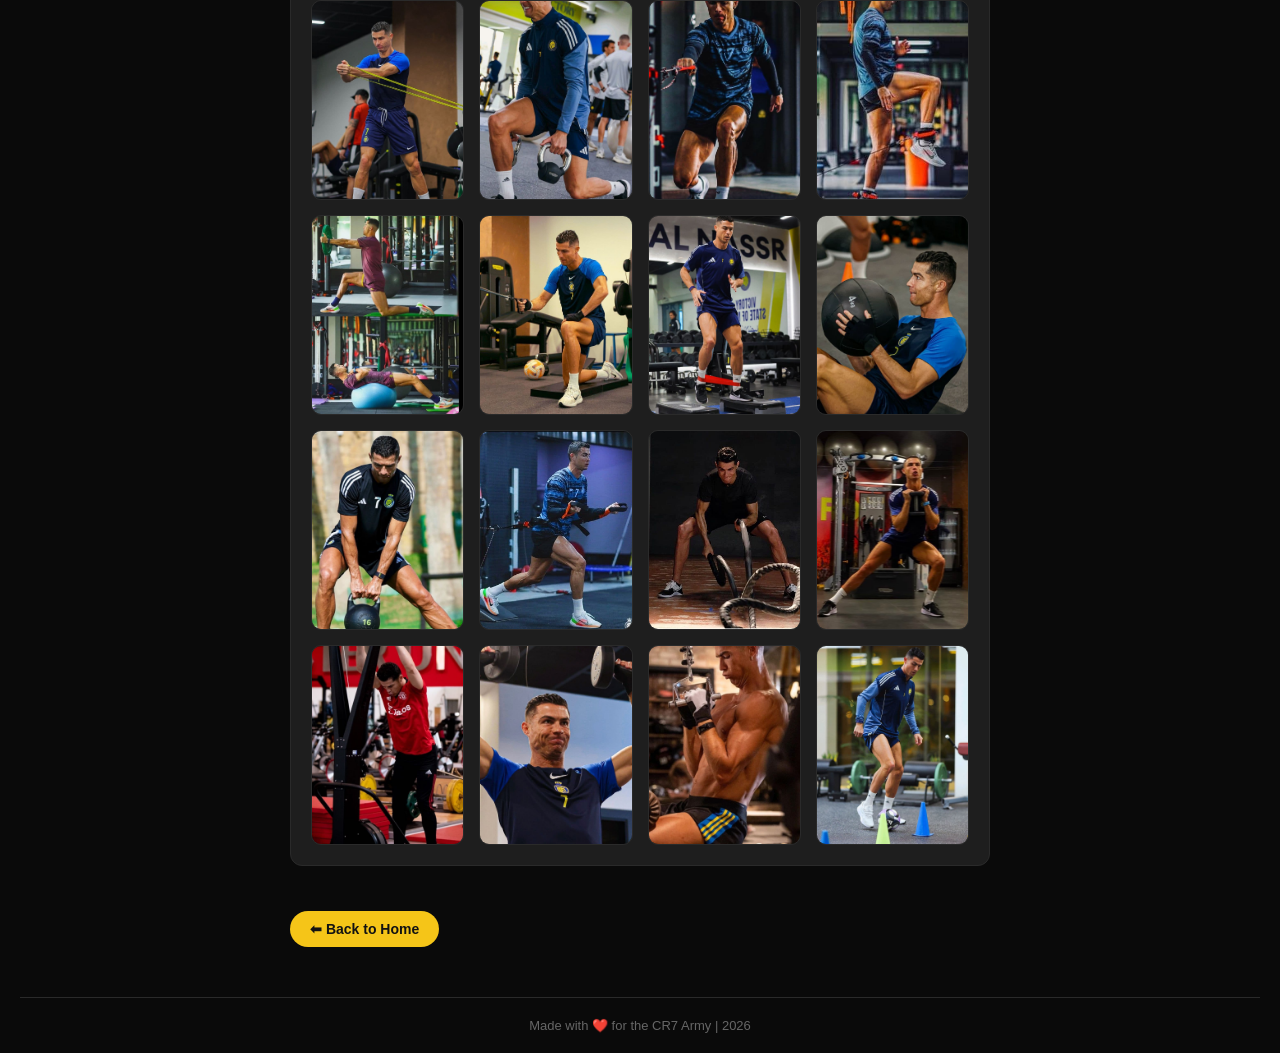
==== commit 62c80d63: "Update lifestyle.html" ====
--- a/lifestyle.html
+++ b/lifestyle.html
@@ -9,40 +9,16 @@
   <style>
     .lifestyle-card { margin-bottom: 25px; }
     .lifestyle-card h3 { color: #f5c518; margin-bottom: 5px; font-size: 20px; }
-    .lifestyle-card p { color: #ddd; line-height: 1.8; font-size: 15px; margin-bottom: 10px; text-align: justify; }
-    .lifestyle-card ul { color: #ddd; line-height: 1.8; font-size: 15px; padding-left: 20px; }
-    .lifestyle-card ul li { margin-bottom: 8px; }
-    .highlight { color: #f5c518; font-weight: bold; }
-    .lifestyle-img {
-      width: 100%; height: auto; max-height: 600px;
-      object-fit: contain; border-radius: 12px; margin-bottom: 15px;
-      border: 1px solid #2a2a2a; background: #0a0a0a;
-    }
-    .workout-gallery {
-      display: grid;
-      grid-template-columns: repeat(auto-fit, minmax(150px, 1fr));
-      gap: 15px; margin-top: 15px;
-    }
-    .workout-gallery img {
-      width: 100%; height: 200px;
-      object-fit: cover; border-radius: 10px;
-      border: 1px solid #2a2a2a; transition: transform 0.3s ease;
-    }
-    .workout-gallery img:hover {
-      transform: scale(1.05); border-color: #f5c518;
-    }
-    .video-wrapper {
-      position: relative; padding-bottom: 56.25%; height: 0; overflow: hidden;
-      border-radius: 10px; margin: 20px 0; border: 1px solid #f5c518;
-    }
-    .video-wrapper iframe {
-      position: absolute; top: 0; left: 0; width: 100%; height: 100%;
-    }
+    .lifestyle-card p { color: #ddd; line-height: 1.8; font-size: 15px; margin-bottom: 10px; }
+    .lifestyle-img { width: 100%; height: auto; max-height: 600px; object-fit: contain; border-radius: 12px; margin-bottom: 15px; border: 1px solid #2a2a2a; }
+    .workout-gallery { display: grid; grid-template-columns: repeat(auto-fit, minmax(150px, 1fr)); gap: 15px; margin-top: 15px; }
+    .workout-gallery img { width: 100%; height: 200px; object-fit: cover; border-radius: 10px; border: 1px solid #2a2a2a; }
+    .video-wrapper { position: relative; padding-bottom: 56.25%; height: 0; overflow: hidden; border-radius: 10px; margin: 20px 0; border: 1px solid #f5c518; }
+    .video-wrapper iframe { position: absolute; top: 0; left: 0; width: 100%; height: 100%; }
     .back-home-btn { text-decoration: none; display: inline-block; margin-top: 20px; }
   </style>
 </head>
 <body>
-
   <nav class="navbar">
     <div class="logo">⚽ CR7</div>
     <div class="nav-links">
@@ -56,65 +32,54 @@
 
   <div class="container">
     <h2 class="section-title">👔 CR7 Lifestyle, Diet & Fitness</h2>
-    <p style="color:#aaa; text-align: center; margin-bottom: 25px;">Explore the secrets behind the world's greatest athlete.</p>
 
     <!-- 1. Fashion -->
     <div class="duo-card lifestyle-card">
       <h3>👕 The CR7 Empire: Fashion, Fragrance & Footwear</h3>
-      <img class="lifestyle-img" src="https://www.cristianoronaldo.com/assets/images/brand_ursu.jpg?t=2067825244" alt="CR7 Style and Fashion">
+      <img class="lifestyle-img" src="images/fashion.jpg" alt="CR7 Style and Fashion">
       <p>CR7 Brand is a statement of style, confidence, and boldness.</p>
-      <ul>
-        <li><strong>Denim & Streetwear:</strong> Stylish jeans and jackets.</li>
-        <li><strong>Fragrances:</strong> From "CR7" to "Legacy," one of the best-selling celebrity scents.</li>
-      </ul>
     </div>
 
     <!-- 2. Cars -->
     <div class="duo-card lifestyle-card">
       <h3>🏎️ The $50 Million Garage: Ronaldo's Car Collection</h3>
-      <img class="lifestyle-img" src="https://img.allfootballapp.com/www/M00/21/B0/720x-/-/-/CgAGVWFsYSSARM-IAAI-Q29DLC8816.jpg" alt="Bugatti Chiron Ronaldo Car">
-      <p>Crown jewels of his fleet include the Bugatti Chiron, Lamborghini Aventador, Rolls-Royce Cullinan, and McLaren Senna.</p>
+      <img class="lifestyle-img" src="images/bmw.jpg" alt="Ronaldo BMW XM">
+      <img class="lifestyle-img" src="images/bugatti.jpg" alt="Ronaldo Bugatti">
     </div>
 
     <!-- 3. Private Jet -->
     <div class="duo-card lifestyle-card">
-      <h3>✈️ The Private Jet: Ronaldo's Luxury Travel</h3>
-      <img class="lifestyle-img" src="https://supercarblondie.com/wp-content/uploads/Cristiano-Ronaldo-owns-one-of-the-most-stunning-private-jets-ever-made-a-Bombardier-Global-Express-XRS-customized-for-him-1.webp" alt="Bombardier Global Express XRS">
-      <p>Ronaldo's highly customized Bombardier Global Express XRS costs roughly $40 to $45 million.</p>
+      <h3>✈️ Ronaldo's Private Jet</h3>
+      <img class="lifestyle-img" src="images/jet-out.jpg" alt="Ronaldo Private Jet Exterior">
+      <img class="lifestyle-img" src="images/jet-in.jpg" alt="Inside Ronaldo Private Jet">
     </div>
 
-    <!-- 4. Diet -->
+    <!-- 4. Diet & Family -->
     <div class="duo-card lifestyle-card">
       <h3>🥤 The "Coca-Cola" Incident & His Scientific Diet</h3>
-      <p>Ronaldo said, <span class="highlight">"Drink water, not Coca-Cola."</span></p>
       <div class="video-wrapper">
-        <iframe src="https://www.youtube.com/embed/_nw7FOgOgtA" title="Ronaldo Coca-Cola Water Incident" frameborder="0" allowfullscreen></iframe>
+        <iframe src="https://www.youtube.com/embed/_nw7FOgOgtA" allowfullscreen></iframe>
       </div>
-      <img class="lifestyle-img" style="max-height: 250px;" src="https://images.unsplash.com/photo-1512621776951-a57141f2eefd?w=800" alt="Healthy Diet Plan">
-      <h4 style="color:#f5c518;">🥗 The CR7 Diet Plan:</h4>
-      <ul>
-        <li><strong>Breakfast:</strong> Eggs, cereal, avocado toast, orange juice.</li>
-        <li><strong>Lunch:</strong> Grilled chicken/salmon, brown rice, broccoli.</li>
-        <li><strong>Dinner:</strong> Cod/sea bass with sweet potatoes.</li>
-        <li><strong>Snacks:</strong> Nuts, berries, protein shakes.</li>
-      </ul>
+      <img class="lifestyle-img" style="max-height: 250px;" src="images/dinner.jpg" alt="CR7 Family Dinner and Healthy Diet Plan">
     </div>
 
-    <!-- 5. Fitness (Only update the src="" below!) -->
+    <!-- 5. Gym Gallery (24 Photos) -->
     <div class="duo-card lifestyle-card">
       <h3>💪 5-Hour Daily Fitness Routine</h3>
       <div class="workout-gallery">
-        https://share.google/Z8xbHSeQZBqAwhI7F
-  
+        <img src="images/gym1.jpg" alt="CR7 Gym"><img src="images/gym2.jpg" alt="CR7 Gym"><img src="images/gym3.jpg" alt="CR7 Gym"><img src="images/gym4.jpg" alt="CR7 Gym">
+        <img src="images/gym5.jpg" alt="CR7 Gym"><img src="images/gym6.jpg" alt="CR7 Gym"><img src="images/gym7.jpg" alt="CR7 Gym"><img src="images/gym8.jpg" alt="CR7 Gym">
+        <img src="images/gym9.jpg" alt="CR7 Gym"><img src="images/gym10.jpg" alt="CR7 Gym"><img src="images/gym11.jpg" alt="CR7 Gym"><img src="images/gym12.jpg" alt="CR7 Gym">
+        <img src="images/gym13.jpg" alt="CR7 Gym"><img src="images/gym14.jpg" alt="CR7 Gym"><img src="images/gym15.jpg" alt="CR7 Gym"><img src="images/gym16.jpg" alt="CR7 Gym">
+        <img src="images/gym17.jpg" alt="CR7 Gym"><img src="images/gym18.jpg" alt="CR7 Gym"><img src="images/gym19.jpg" alt="CR7 Gym"><img src="images/gym20.jpg" alt="CR7 Gym">
+        <img src="images/gym21.jpg" alt="CR7 Gym"><img src="images/gym22.jpg" alt="CR7 Gym"><img src="images/gym23.jpg" alt="CR7 Gym"><img src="images/gym24.jpg" alt="CR7 Gym">
       </div>
     </div>
 
     <a href="index.html" class="back-home-btn attend-btn">⬅ Back to Home</a>
   </div>
-
   <div class="footer">Made with ❤️ for the CR7 Army | 2026</div>
   <button id="scrollTopBtn" class="scroll-top-btn" onclick="scrollToTop()">⬆ Top</button>
-
   <script src="script.js"></script>
 </body>
 </html>
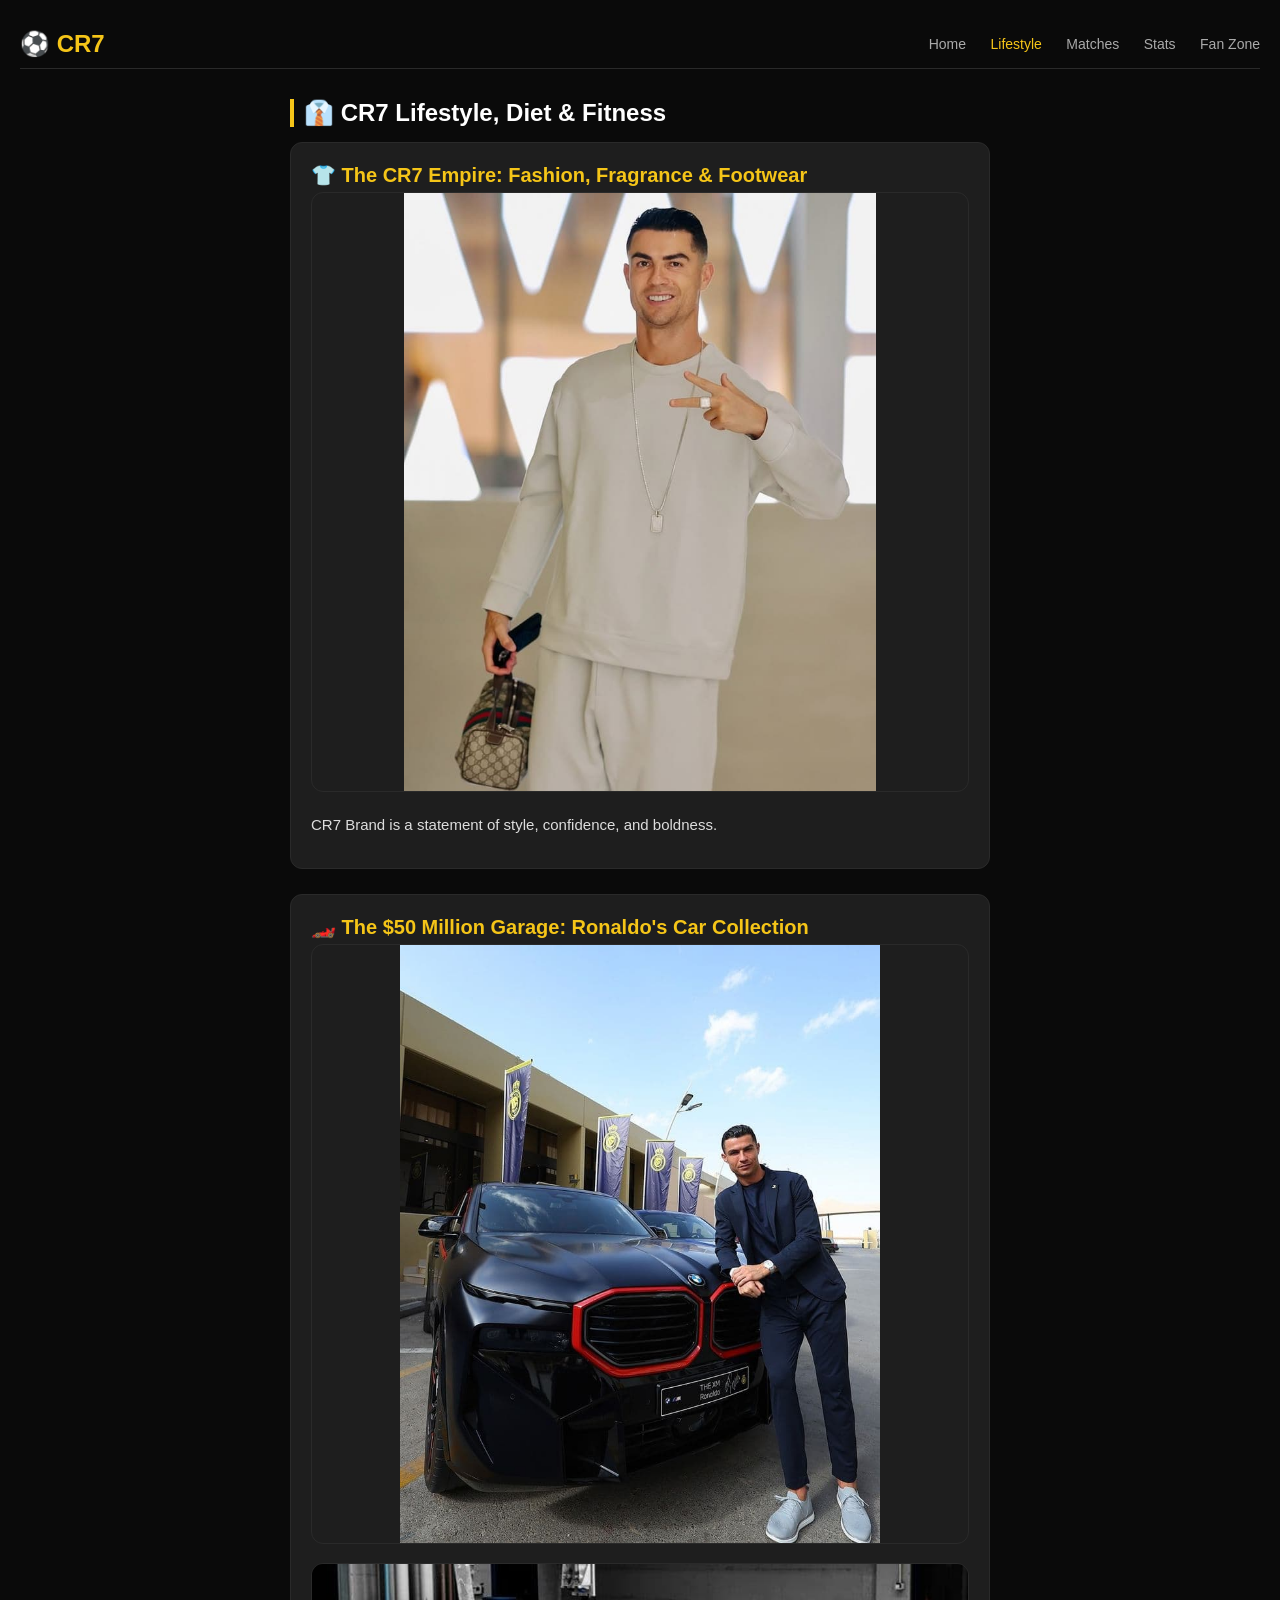
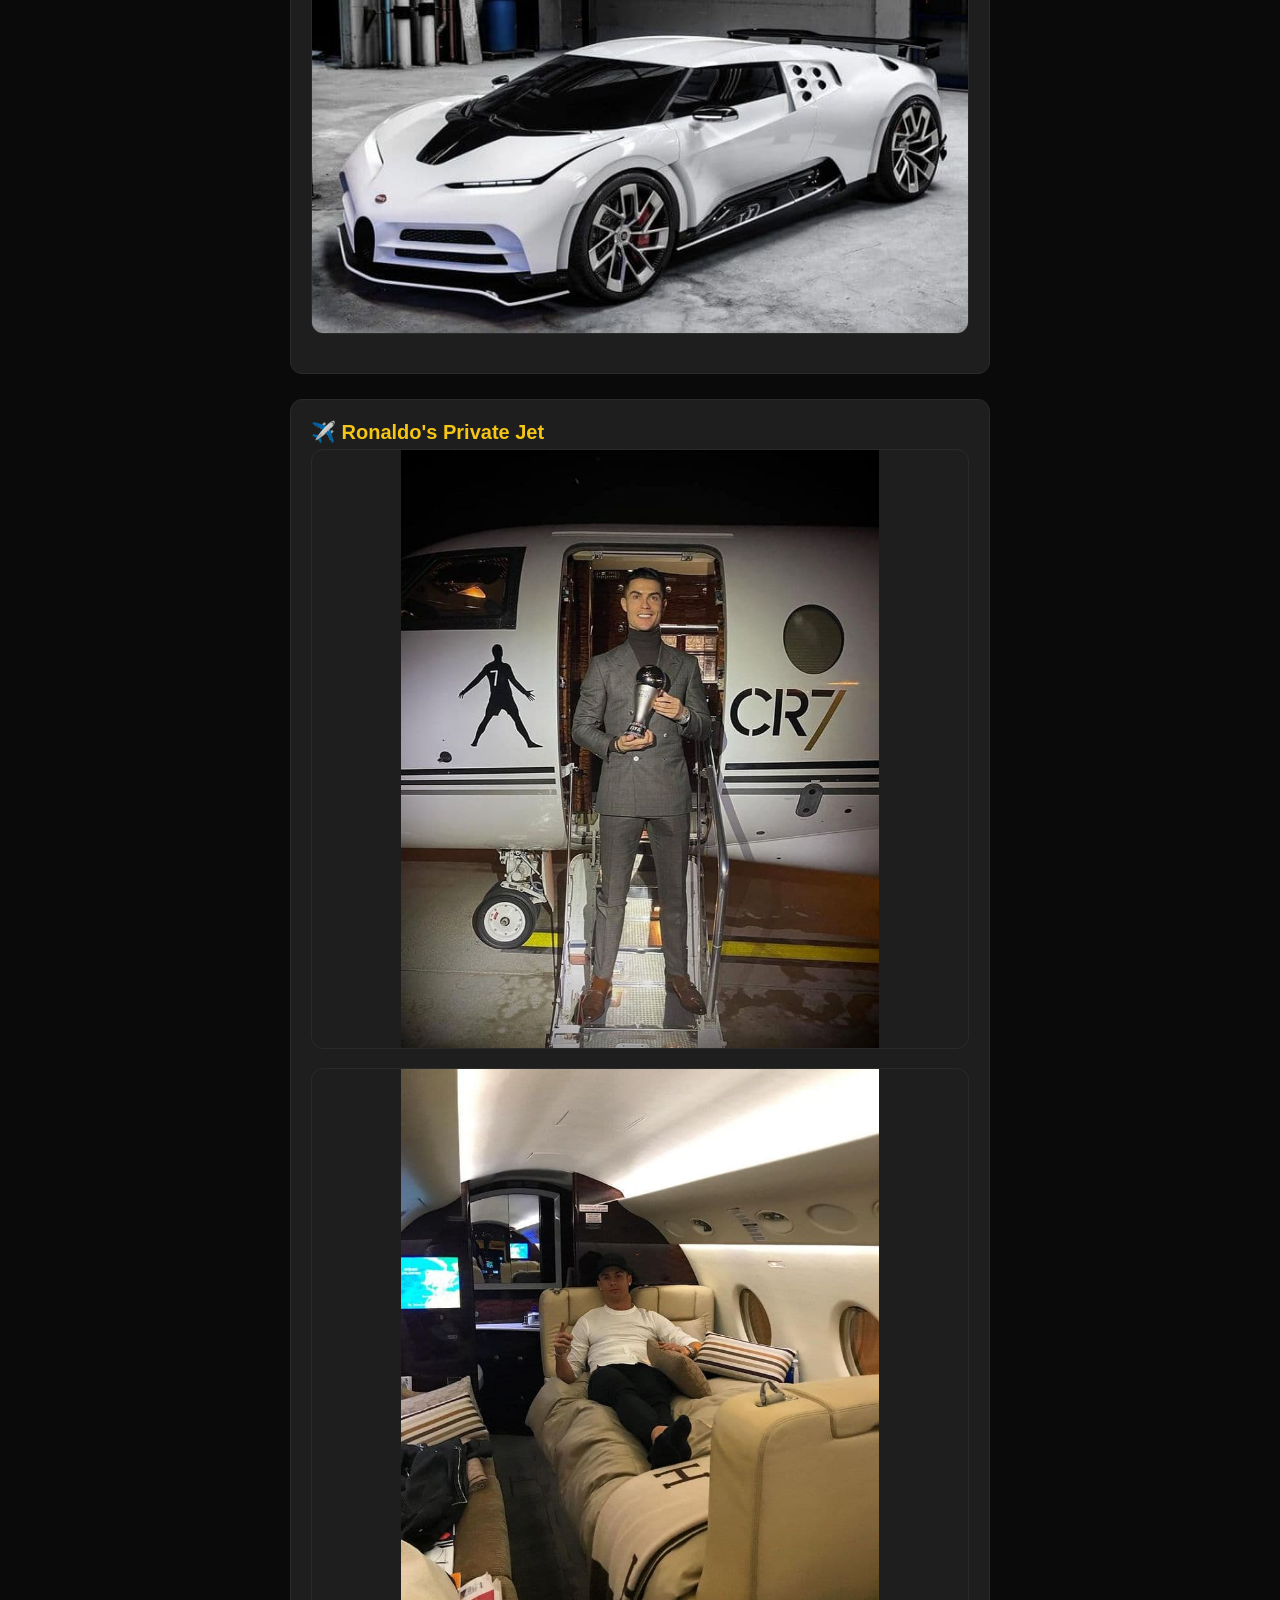
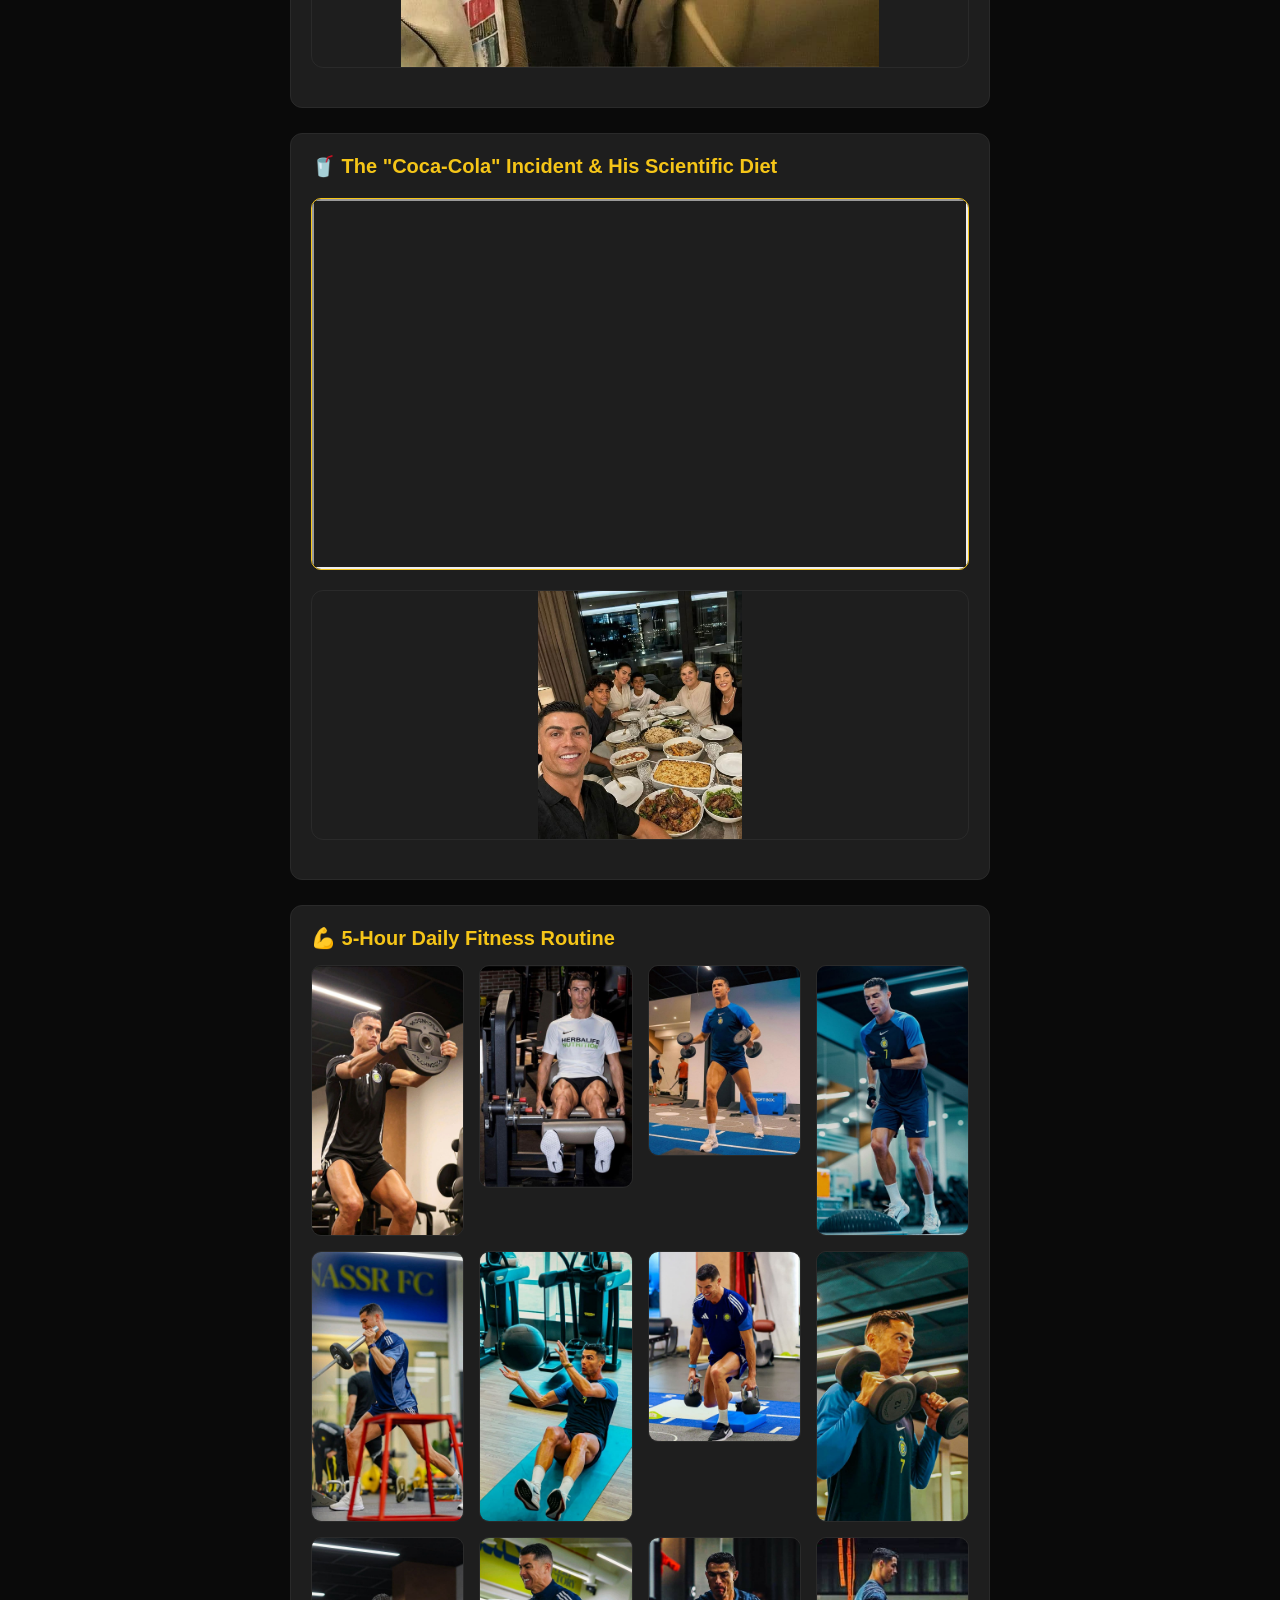
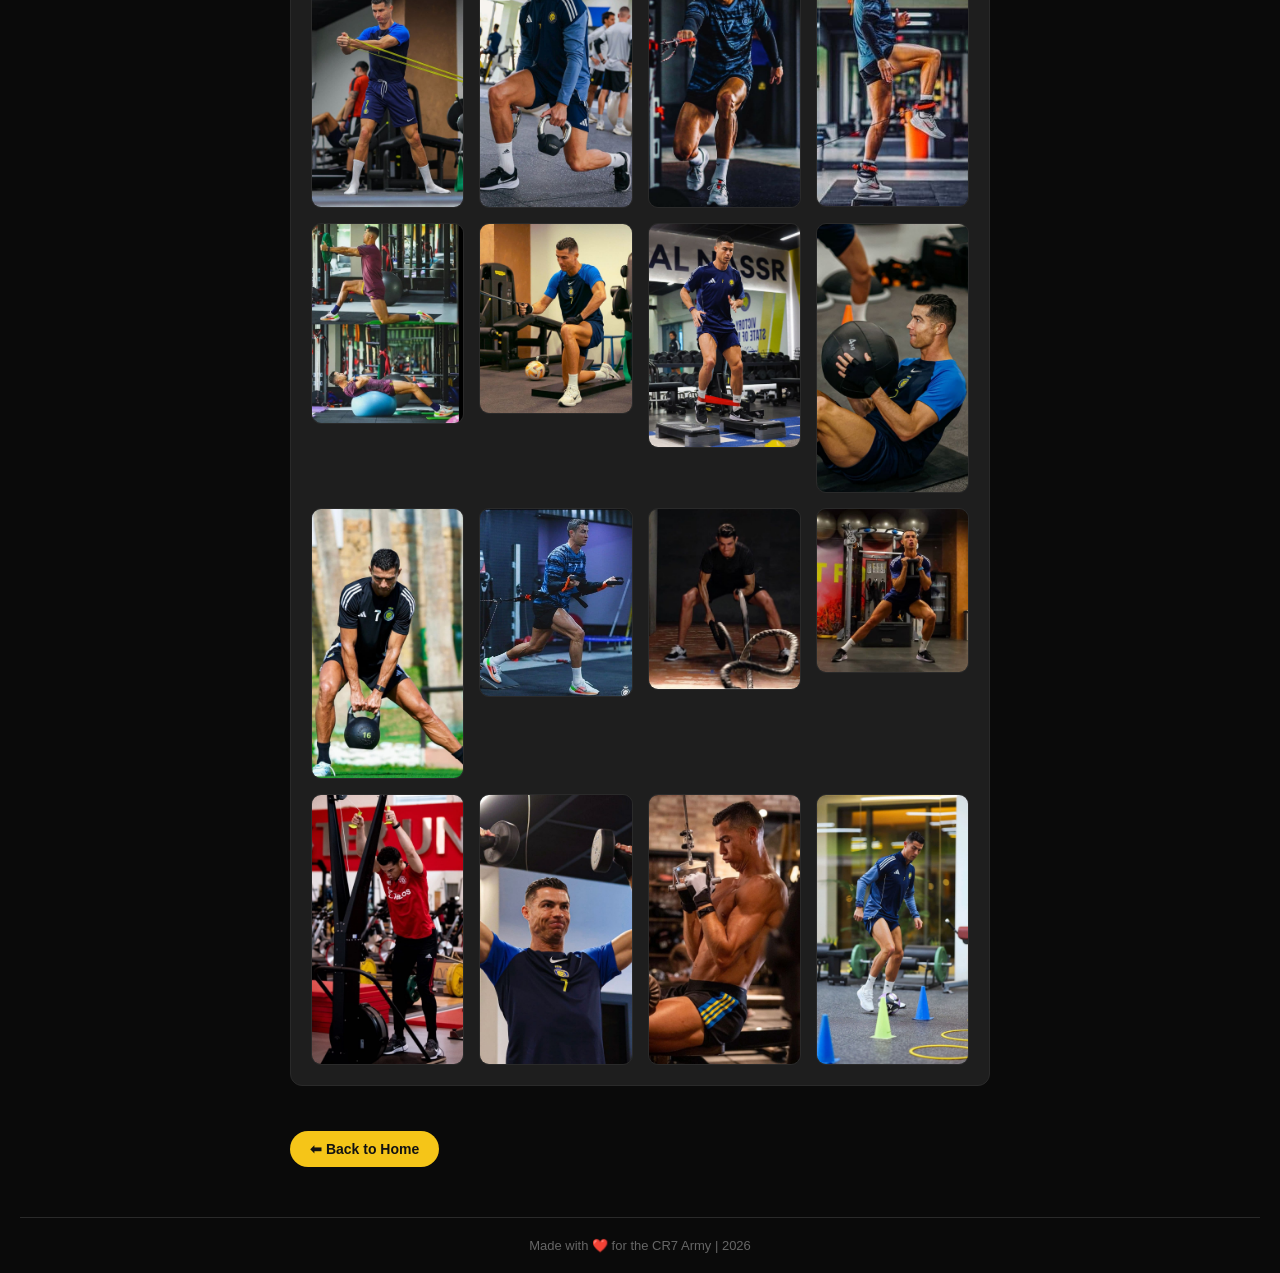
==== commit 5fa1d9fd: "Update lifestyle.html" ====
--- a/lifestyle.html
+++ b/lifestyle.html
@@ -11,8 +11,15 @@
     .lifestyle-card h3 { color: #f5c518; margin-bottom: 5px; font-size: 20px; }
     .lifestyle-card p { color: #ddd; line-height: 1.8; font-size: 15px; margin-bottom: 10px; }
     .lifestyle-img { width: 100%; height: auto; max-height: 600px; object-fit: contain; border-radius: 12px; margin-bottom: 15px; border: 1px solid #2a2a2a; }
+    
+    /* ✅ FIXED: Gallery images - No cropping on mobile */
     .workout-gallery { display: grid; grid-template-columns: repeat(auto-fit, minmax(150px, 1fr)); gap: 15px; margin-top: 15px; }
-    .workout-gallery img { width: 100%; height: 200px; object-fit: cover; border-radius: 10px; border: 1px solid #2a2a2a; }
+    .workout-gallery img { 
+      width: 100%; height: auto; min-height: 150px; max-height: 300px; 
+      object-fit: contain; border-radius: 10px; border: 1px solid #2a2a2a; transition: transform 0.3s ease; 
+    }
+    .workout-gallery img:hover { transform: scale(1.05); border-color: #f5c518; }
+    
     .video-wrapper { position: relative; padding-bottom: 56.25%; height: 0; overflow: hidden; border-radius: 10px; margin: 20px 0; border: 1px solid #f5c518; }
     .video-wrapper iframe { position: absolute; top: 0; left: 0; width: 100%; height: 100%; }
     .back-home-btn { text-decoration: none; display: inline-block; margin-top: 20px; }
@@ -33,37 +40,37 @@
   <div class="container">
     <h2 class="section-title">👔 CR7 Lifestyle, Diet & Fitness</h2>
 
-    <!-- 1. Fashion -->
+    <!-- 1. Fashion (✅ Exact Name: Ronaldo fashion.jpg) -->
     <div class="duo-card lifestyle-card">
       <h3>👕 The CR7 Empire: Fashion, Fragrance & Footwear</h3>
-      <img class="lifestyle-img" src="images/fashion.jpg" alt="CR7 Style and Fashion">
+      <img class="lifestyle-img" src="images/Ronaldo fashion.jpg" alt="CR7 Style and Fashion">
       <p>CR7 Brand is a statement of style, confidence, and boldness.</p>
     </div>
 
-    <!-- 2. Cars -->
+    <!-- 2. Cars (✅ Exact Names: Ronaldo BMW.jpg & Ronaldo bugatti.jpg) -->
     <div class="duo-card lifestyle-card">
       <h3>🏎️ The $50 Million Garage: Ronaldo's Car Collection</h3>
-      <img class="lifestyle-img" src="images/bmw.jpg" alt="Ronaldo BMW XM">
-      <img class="lifestyle-img" src="images/bugatti.jpg" alt="Ronaldo Bugatti">
+      <img class="lifestyle-img" src="images/Ronaldo BMW.jpg" alt="Ronaldo BMW XM">
+      <img class="lifestyle-img" src="images/Ronaldo bugatti.jpg" alt="Ronaldo Bugatti">
     </div>
 
-    <!-- 3. Private Jet -->
+    <!-- 3. Private Jet (✅ Exact Names: Ronaldo jet-out.jpg & Ronaldo jet-in.jpg) -->
     <div class="duo-card lifestyle-card">
       <h3>✈️ Ronaldo's Private Jet</h3>
-      <img class="lifestyle-img" src="images/jet-out.jpg" alt="Ronaldo Private Jet Exterior">
-      <img class="lifestyle-img" src="images/jet-in.jpg" alt="Inside Ronaldo Private Jet">
+      <img class="lifestyle-img" src="images/Ronaldo jet-out.jpg" alt="Ronaldo Private Jet Exterior">
+      <img class="lifestyle-img" src="images/Ronaldo jet-in.jpg" alt="Inside Ronaldo Private Jet">
     </div>
 
-    <!-- 4. Diet & Family -->
+    <!-- 4. Diet & Family (✅ Exact Name: Ronaldo healthy dinner.jpg) -->
     <div class="duo-card lifestyle-card">
       <h3>🥤 The "Coca-Cola" Incident & His Scientific Diet</h3>
       <div class="video-wrapper">
         <iframe src="https://www.youtube.com/embed/_nw7FOgOgtA" allowfullscreen></iframe>
       </div>
-      <img class="lifestyle-img" style="max-height: 250px;" src="images/dinner.jpg" alt="CR7 Family Dinner and Healthy Diet Plan">
+      <img class="lifestyle-img" style="max-height: 250px;" src="images/Ronaldo healthy dinner.jpg" alt="CR7 Family Dinner and Healthy Diet Plan">
     </div>
 
-    <!-- 5. Gym Gallery (24 Photos) -->
+    <!-- 5. Gym Gallery (✅ Exact Names: gym1.jpg to gym24.jpg) -->
     <div class="duo-card lifestyle-card">
       <h3>💪 5-Hour Daily Fitness Routine</h3>
       <div class="workout-gallery">
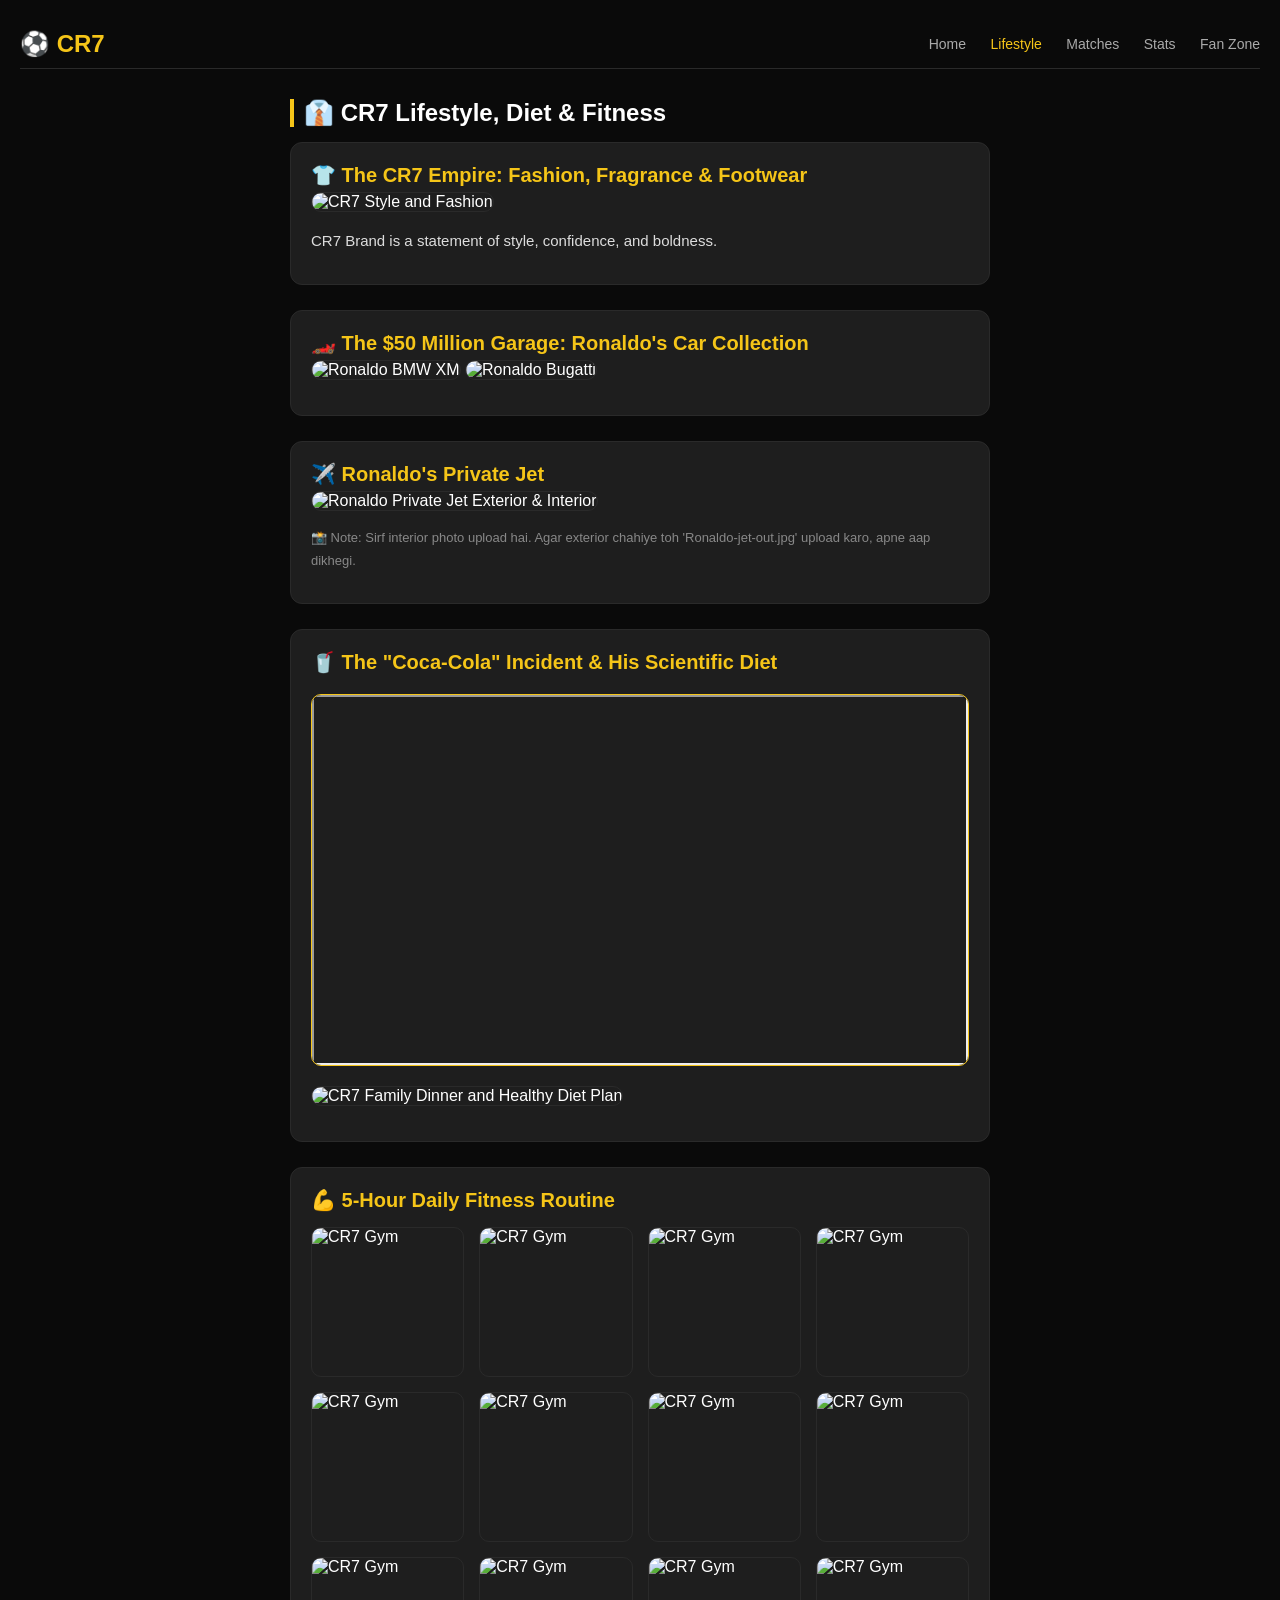
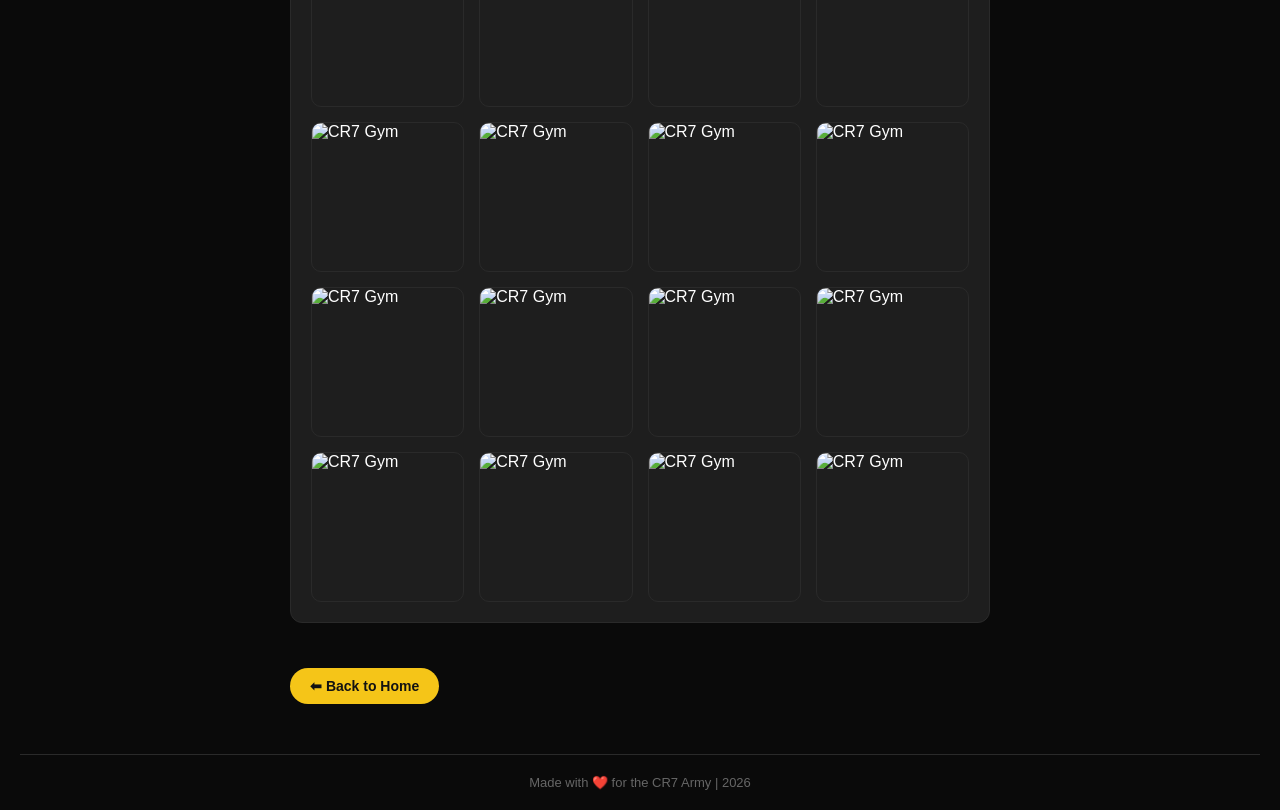
==== commit 272a689a: "Update lifestyle.html" ====
--- a/lifestyle.html
+++ b/lifestyle.html
@@ -40,46 +40,50 @@
   <div class="container">
     <h2 class="section-title">👔 CR7 Lifestyle, Diet & Fitness</h2>
 
-    <!-- 1. Fashion (✅ Exact Name: Ronaldo fashion.jpg) -->
+    <!-- 1. Fashion -->
     <div class="duo-card lifestyle-card">
       <h3>👕 The CR7 Empire: Fashion, Fragrance & Footwear</h3>
-      <img class="lifestyle-img" src="images/Ronaldo fashion.jpg" alt="CR7 Style and Fashion">
+      <!-- ✅ FIX: 'images/' ko 'Images/' kiya -->
+      <img class="lifestyle-img" src="Images/Ronaldo-fashion.jpg" alt="CR7 Style and Fashion">
       <p>CR7 Brand is a statement of style, confidence, and boldness.</p>
     </div>
 
-    <!-- 2. Cars (✅ Exact Names: Ronaldo BMW.jpg & Ronaldo bugatti.jpg) -->
+    <!-- 2. Cars -->
     <div class="duo-card lifestyle-card">
       <h3>🏎️ The $50 Million Garage: Ronaldo's Car Collection</h3>
-      <img class="lifestyle-img" src="images/Ronaldo BMW.jpg" alt="Ronaldo BMW XM">
-      <img class="lifestyle-img" src="images/Ronaldo bugatti.jpg" alt="Ronaldo Bugatti">
+      <!-- ✅ FIX: 'Images/' use kiya -->
+      <img class="lifestyle-img" src="Images/Ronaldo-BMW.jpg" alt="Ronaldo BMW XM">
+      <img class="lifestyle-img" src="Images/Ronaldo-bugatti.jpg" alt="Ronaldo Bugatti">
     </div>
 
-    <!-- 3. Private Jet (✅ Exact Names: Ronaldo jet-out.jpg & Ronaldo jet-in.jpg) -->
+    <!-- 3. Private Jet -->
     <div class="duo-card lifestyle-card">
       <h3>✈️ Ronaldo's Private Jet</h3>
-      <img class="lifestyle-img" src="images/Ronaldo jet-out.jpg" alt="Ronaldo Private Jet Exterior">
-      <img class="lifestyle-img" src="images/Ronaldo jet-in.jpg" alt="Inside Ronaldo Private Jet">
+      <!-- ✅ FIX: Exterior wali photo hata di (kyunki file nahi hai), interior wali ko hi show kara diya -->
+      <img class="lifestyle-img" src="Images/Ronaldo-jet-in.jpg" alt="Ronaldo Private Jet Exterior & Interior">
+      <p style="color:#888; font-size:13px;">📸 Note: Sirf interior photo upload hai. Agar exterior chahiye toh 'Ronaldo-jet-out.jpg' upload karo, apne aap dikhegi.</p>
     </div>
 
-    <!-- 4. Diet & Family (✅ Exact Name: Ronaldo healthy dinner.jpg) -->
+    <!-- 4. Diet & Family -->
     <div class="duo-card lifestyle-card">
       <h3>🥤 The "Coca-Cola" Incident & His Scientific Diet</h3>
       <div class="video-wrapper">
         <iframe src="https://www.youtube.com/embed/_nw7FOgOgtA" allowfullscreen></iframe>
       </div>
-      <img class="lifestyle-img" style="max-height: 250px;" src="images/Ronaldo healthy dinner.jpg" alt="CR7 Family Dinner and Healthy Diet Plan">
+      <img class="lifestyle-img" style="max-height: 250px;" src="Images/Ronaldo-healthy-dinner.jpg" alt="CR7 Family Dinner and Healthy Diet Plan">
     </div>
 
-    <!-- 5. Gym Gallery (✅ Exact Names: gym1.jpg to gym24.jpg) -->
+    <!-- 5. Gym Gallery (24 Photos) -->
     <div class="duo-card lifestyle-card">
       <h3>💪 5-Hour Daily Fitness Routine</h3>
       <div class="workout-gallery">
-        <img src="images/gym1.jpg" alt="CR7 Gym"><img src="images/gym2.jpg" alt="CR7 Gym"><img src="images/gym3.jpg" alt="CR7 Gym"><img src="images/gym4.jpg" alt="CR7 Gym">
-        <img src="images/gym5.jpg" alt="CR7 Gym"><img src="images/gym6.jpg" alt="CR7 Gym"><img src="images/gym7.jpg" alt="CR7 Gym"><img src="images/gym8.jpg" alt="CR7 Gym">
-        <img src="images/gym9.jpg" alt="CR7 Gym"><img src="images/gym10.jpg" alt="CR7 Gym"><img src="images/gym11.jpg" alt="CR7 Gym"><img src="images/gym12.jpg" alt="CR7 Gym">
-        <img src="images/gym13.jpg" alt="CR7 Gym"><img src="images/gym14.jpg" alt="CR7 Gym"><img src="images/gym15.jpg" alt="CR7 Gym"><img src="images/gym16.jpg" alt="CR7 Gym">
-        <img src="images/gym17.jpg" alt="CR7 Gym"><img src="images/gym18.jpg" alt="CR7 Gym"><img src="images/gym19.jpg" alt="CR7 Gym"><img src="images/gym20.jpg" alt="CR7 Gym">
-        <img src="images/gym21.jpg" alt="CR7 Gym"><img src="images/gym22.jpg" alt="CR7 Gym"><img src="images/gym23.jpg" alt="CR7 Gym"><img src="images/gym24.jpg" alt="CR7 Gym">
+        <!-- ✅ Sab gym images 'Images/' folder se sahi se load hongi -->
+        <img src="Images/gym1.jpg" alt="CR7 Gym"><img src="Images/gym2.jpg" alt="CR7 Gym"><img src="Images/gym3.jpg" alt="CR7 Gym"><img src="Images/gym4.jpg" alt="CR7 Gym">
+        <img src="Images/gym5.jpg" alt="CR7 Gym"><img src="Images/gym6.jpg" alt="CR7 Gym"><img src="Images/gym7.jpg" alt="CR7 Gym"><img src="Images/gym8.jpg" alt="CR7 Gym">
+        <img src="Images/gym9.jpg" alt="CR7 Gym"><img src="Images/gym10.jpg" alt="CR7 Gym"><img src="Images/gym11.jpg" alt="CR7 Gym"><img src="Images/gym12.jpg" alt="CR7 Gym">
+        <img src="Images/gym13.jpg" alt="CR7 Gym"><img src="Images/gym14.jpg" alt="CR7 Gym"><img src="Images/gym15.jpg" alt="CR7 Gym"><img src="Images/gym16.jpg" alt="CR7 Gym">
+        <img src="Images/gym17.jpg" alt="CR7 Gym"><img src="Images/gym18.jpg" alt="CR7 Gym"><img src="Images/gym19.jpg" alt="CR7 Gym"><img src="Images/gym20.jpg" alt="CR7 Gym">
+        <img src="Images/gym21.jpg" alt="CR7 Gym"><img src="Images/gym22.jpg" alt="CR7 Gym"><img src="Images/gym23.jpg" alt="CR7 Gym"><img src="Images/gym24.jpg" alt="CR7 Gym">
       </div>
     </div>
 
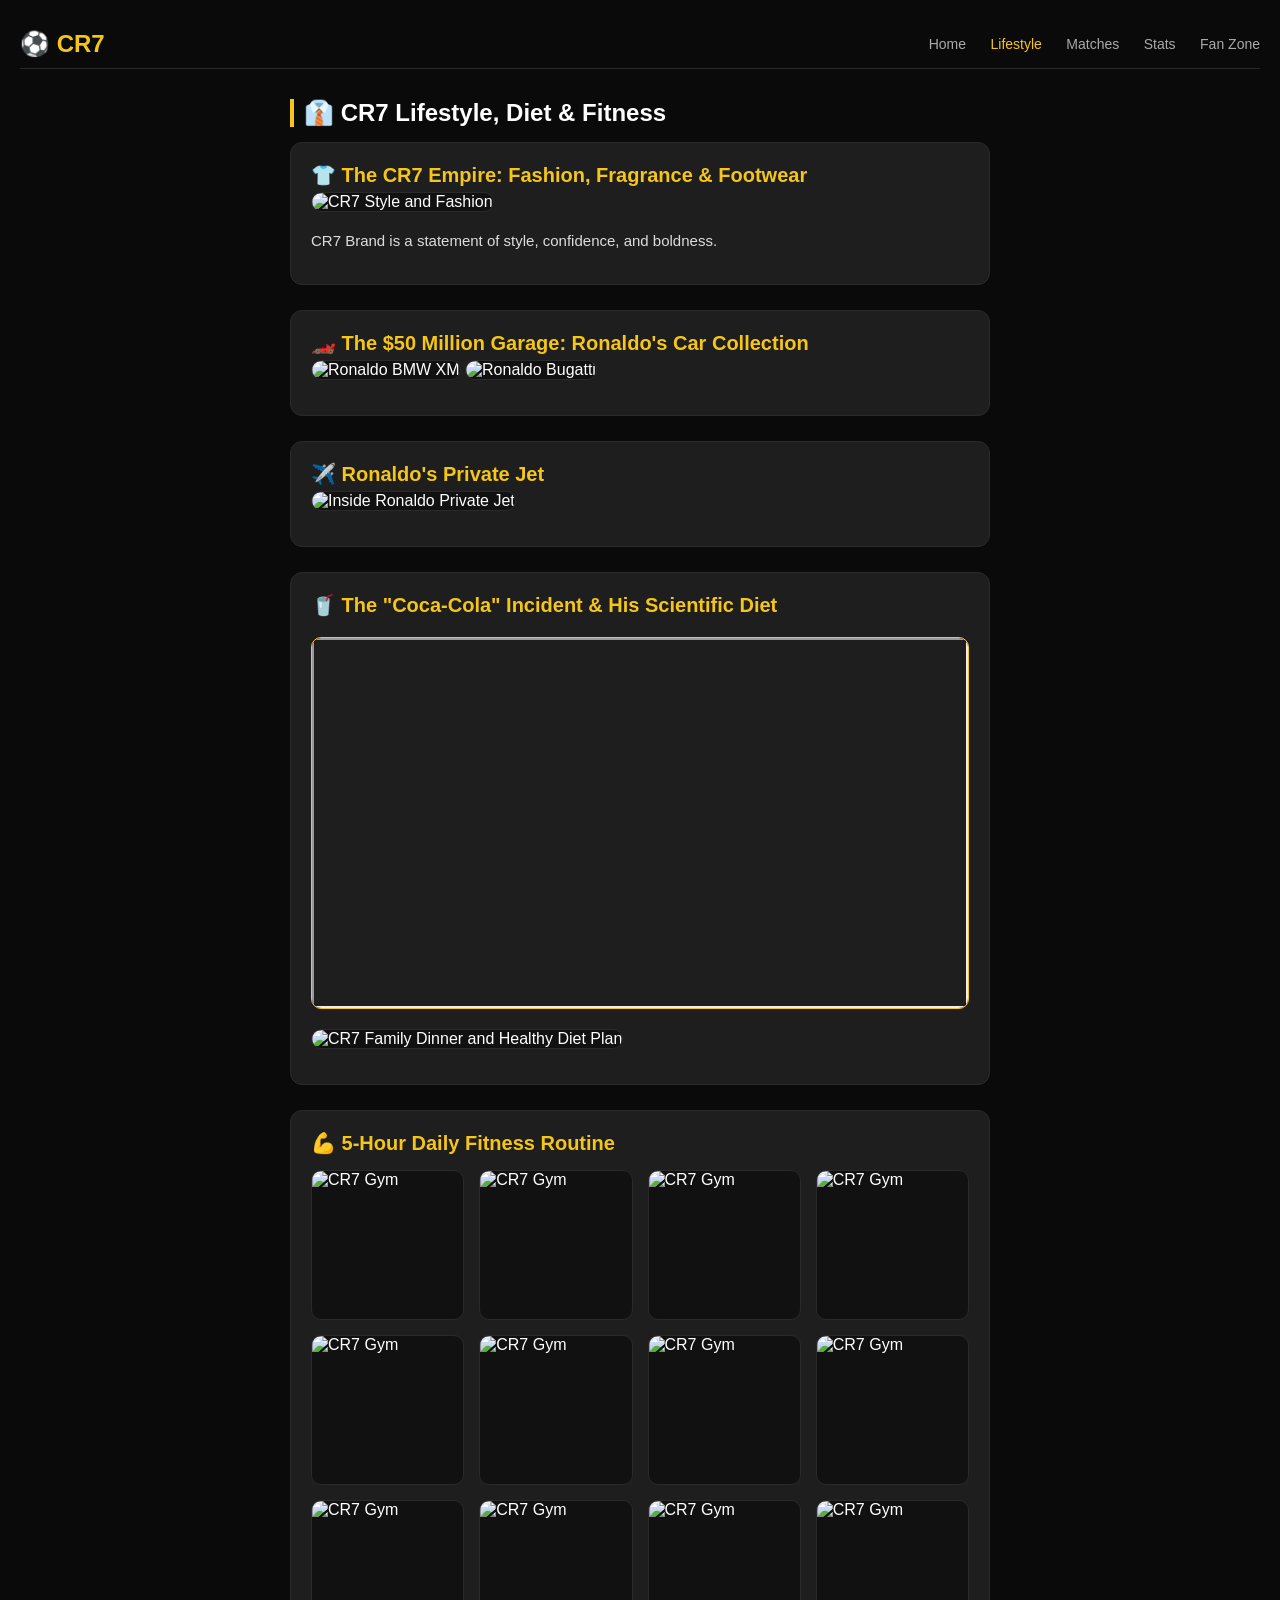
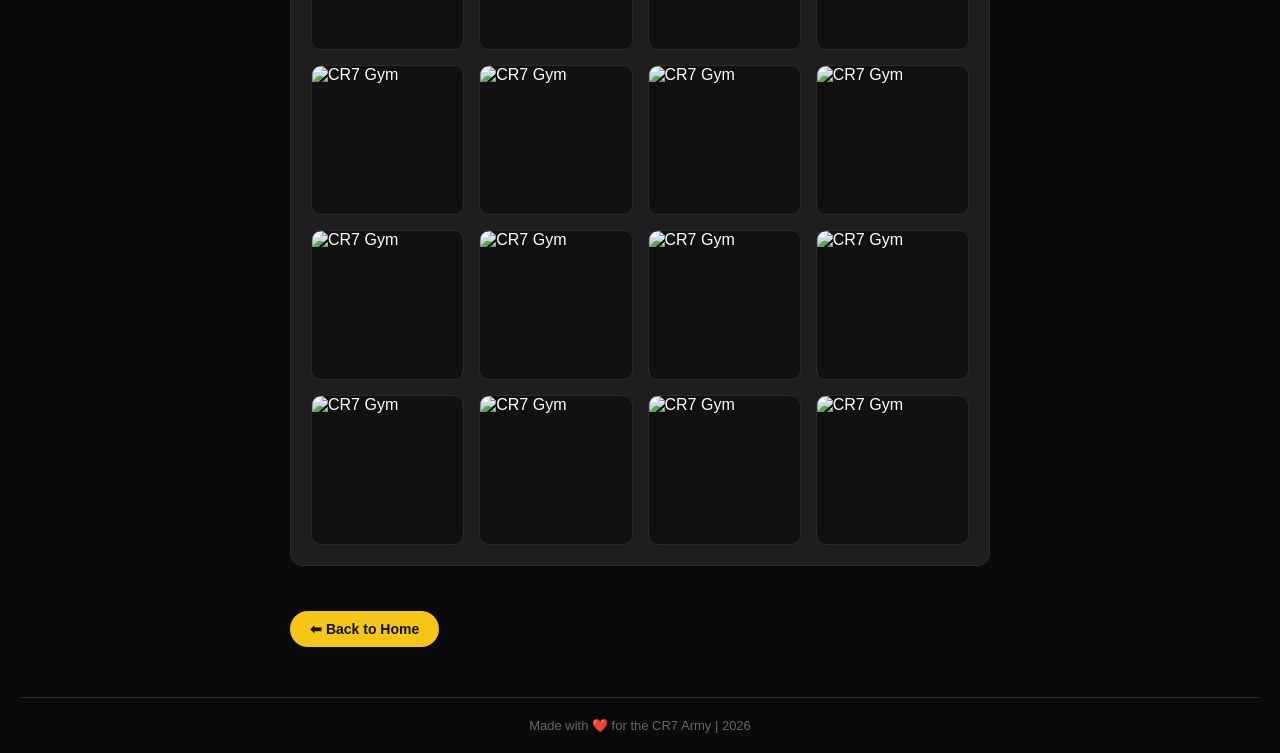
==== commit 7fe68ed5: "Update lifestyle.html" ====
--- a/lifestyle.html
+++ b/lifestyle.html
@@ -10,16 +10,13 @@
     .lifestyle-card { margin-bottom: 25px; }
     .lifestyle-card h3 { color: #f5c518; margin-bottom: 5px; font-size: 20px; }
     .lifestyle-card p { color: #ddd; line-height: 1.8; font-size: 15px; margin-bottom: 10px; }
-    .lifestyle-img { width: 100%; height: auto; max-height: 600px; object-fit: contain; border-radius: 12px; margin-bottom: 15px; border: 1px solid #2a2a2a; }
-    
-    /* ✅ FIXED: Gallery images - No cropping on mobile */
+    .lifestyle-img { width: 100%; height: auto; max-height: 600px; object-fit: contain; border-radius: 12px; margin-bottom: 15px; border: 1px solid #2a2a2a; background: #111; }
     .workout-gallery { display: grid; grid-template-columns: repeat(auto-fit, minmax(150px, 1fr)); gap: 15px; margin-top: 15px; }
     .workout-gallery img { 
       width: 100%; height: auto; min-height: 150px; max-height: 300px; 
-      object-fit: contain; border-radius: 10px; border: 1px solid #2a2a2a; transition: transform 0.3s ease; 
+      object-fit: contain; border-radius: 10px; border: 1px solid #2a2a2a; transition: transform 0.3s ease; background: #111;
     }
     .workout-gallery img:hover { transform: scale(1.05); border-color: #f5c518; }
-    
     .video-wrapper { position: relative; padding-bottom: 56.25%; height: 0; overflow: hidden; border-radius: 10px; margin: 20px 0; border: 1px solid #f5c518; }
     .video-wrapper iframe { position: absolute; top: 0; left: 0; width: 100%; height: 100%; }
     .back-home-btn { text-decoration: none; display: inline-block; margin-top: 20px; }
@@ -40,50 +37,47 @@
   <div class="container">
     <h2 class="section-title">👔 CR7 Lifestyle, Diet & Fitness</h2>
 
-    <!-- 1. Fashion -->
+    <!-- 1. FASHION -->
     <div class="duo-card lifestyle-card">
       <h3>👕 The CR7 Empire: Fashion, Fragrance & Footwear</h3>
-      <!-- ✅ FIX: 'images/' ko 'Images/' kiya -->
-      <img class="lifestyle-img" src="Images/Ronaldo-fashion.jpg" alt="CR7 Style and Fashion">
+      <!-- 🔥 FIX: /Images/ use kiya hai -->
+      <img class="lifestyle-img" src="/Images/Ronaldo-fashion.jpg" alt="CR7 Style and Fashion">
       <p>CR7 Brand is a statement of style, confidence, and boldness.</p>
     </div>
 
-    <!-- 2. Cars -->
+    <!-- 2. CARS -->
     <div class="duo-card lifestyle-card">
       <h3>🏎️ The $50 Million Garage: Ronaldo's Car Collection</h3>
-      <!-- ✅ FIX: 'Images/' use kiya -->
-      <img class="lifestyle-img" src="Images/Ronaldo-BMW.jpg" alt="Ronaldo BMW XM">
-      <img class="lifestyle-img" src="Images/Ronaldo-bugatti.jpg" alt="Ronaldo Bugatti">
+      <img class="lifestyle-img" src="/Images/Ronaldo-BMW.jpg" alt="Ronaldo BMW XM">
+      <img class="lifestyle-img" src="/Images/Ronaldo-bugatti.jpg" alt="Ronaldo Bugatti">
     </div>
 
-    <!-- 3. Private Jet -->
+    <!-- 3. PRIVATE JET -->
     <div class="duo-card lifestyle-card">
       <h3>✈️ Ronaldo's Private Jet</h3>
-      <!-- ✅ FIX: Exterior wali photo hata di (kyunki file nahi hai), interior wali ko hi show kara diya -->
-      <img class="lifestyle-img" src="Images/Ronaldo-jet-in.jpg" alt="Ronaldo Private Jet Exterior & Interior">
-      <p style="color:#888; font-size:13px;">📸 Note: Sirf interior photo upload hai. Agar exterior chahiye toh 'Ronaldo-jet-out.jpg' upload karo, apne aap dikhegi.</p>
+      <img class="lifestyle-img" src="/Images/Ronaldo-jet-in.jpg" alt="Inside Ronaldo Private Jet">
+      <!-- Note: Agar bahar wali photo upload karni hai toh file name 'Ronaldo-jet-out.jpg' rakhna -->
     </div>
 
-    <!-- 4. Diet & Family -->
+    <!-- 4. DIET -->
     <div class="duo-card lifestyle-card">
       <h3>🥤 The "Coca-Cola" Incident & His Scientific Diet</h3>
       <div class="video-wrapper">
         <iframe src="https://www.youtube.com/embed/_nw7FOgOgtA" allowfullscreen></iframe>
       </div>
-      <img class="lifestyle-img" style="max-height: 250px;" src="Images/Ronaldo-healthy-dinner.jpg" alt="CR7 Family Dinner and Healthy Diet Plan">
+      <img class="lifestyle-img" style="max-height: 250px;" src="/Images/Ronaldo-healthy-dinner.jpg" alt="CR7 Family Dinner and Healthy Diet Plan">
     </div>
 
-    <!-- 5. Gym Gallery (24 Photos) -->
+    <!-- 5. GYM (24 Photos) -->
     <div class="duo-card lifestyle-card">
       <h3>💪 5-Hour Daily Fitness Routine</h3>
       <div class="workout-gallery">
-        <!-- ✅ Sab gym images 'Images/' folder se sahi se load hongi -->
-        <img src="Images/gym1.jpg" alt="CR7 Gym"><img src="Images/gym2.jpg" alt="CR7 Gym"><img src="Images/gym3.jpg" alt="CR7 Gym"><img src="Images/gym4.jpg" alt="CR7 Gym">
-        <img src="Images/gym5.jpg" alt="CR7 Gym"><img src="Images/gym6.jpg" alt="CR7 Gym"><img src="Images/gym7.jpg" alt="CR7 Gym"><img src="Images/gym8.jpg" alt="CR7 Gym">
-        <img src="Images/gym9.jpg" alt="CR7 Gym"><img src="Images/gym10.jpg" alt="CR7 Gym"><img src="Images/gym11.jpg" alt="CR7 Gym"><img src="Images/gym12.jpg" alt="CR7 Gym">
-        <img src="Images/gym13.jpg" alt="CR7 Gym"><img src="Images/gym14.jpg" alt="CR7 Gym"><img src="Images/gym15.jpg" alt="CR7 Gym"><img src="Images/gym16.jpg" alt="CR7 Gym">
-        <img src="Images/gym17.jpg" alt="CR7 Gym"><img src="Images/gym18.jpg" alt="CR7 Gym"><img src="Images/gym19.jpg" alt="CR7 Gym"><img src="Images/gym20.jpg" alt="CR7 Gym">
-        <img src="Images/gym21.jpg" alt="CR7 Gym"><img src="Images/gym22.jpg" alt="CR7 Gym"><img src="Images/gym23.jpg" alt="CR7 Gym"><img src="Images/gym24.jpg" alt="CR7 Gym">
+        <img src="/Images/gym1.jpg" alt="CR7 Gym"><img src="/Images/gym2.jpg" alt="CR7 Gym"><img src="/Images/gym3.jpg" alt="CR7 Gym"><img src="/Images/gym4.jpg" alt="CR7 Gym">
+        <img src="/Images/gym5.jpg" alt="CR7 Gym"><img src="/Images/gym6.jpg" alt="CR7 Gym"><img src="/Images/gym7.jpg" alt="CR7 Gym"><img src="/Images/gym8.jpg" alt="CR7 Gym">
+        <img src="/Images/gym9.jpg" alt="CR7 Gym"><img src="/Images/gym10.jpg" alt="CR7 Gym"><img src="/Images/gym11.jpg" alt="CR7 Gym"><img src="/Images/gym12.jpg" alt="CR7 Gym">
+        <img src="/Images/gym13.jpg" alt="CR7 Gym"><img src="/Images/gym14.jpg" alt="CR7 Gym"><img src="/Images/gym15.jpg" alt="CR7 Gym"><img src="/Images/gym16.jpg" alt="CR7 Gym">
+        <img src="/Images/gym17.jpg" alt="CR7 Gym"><img src="/Images/gym18.jpg" alt="CR7 Gym"><img src="/Images/gym19.jpg" alt="CR7 Gym"><img src="/Images/gym20.jpg" alt="CR7 Gym">
+        <img src="/Images/gym21.jpg" alt="CR7 Gym"><img src="/Images/gym22.jpg" alt="CR7 Gym"><img src="/Images/gym23.jpg" alt="CR7 Gym"><img src="/Images/gym24.jpg" alt="CR7 Gym">
       </div>
     </div>
 
